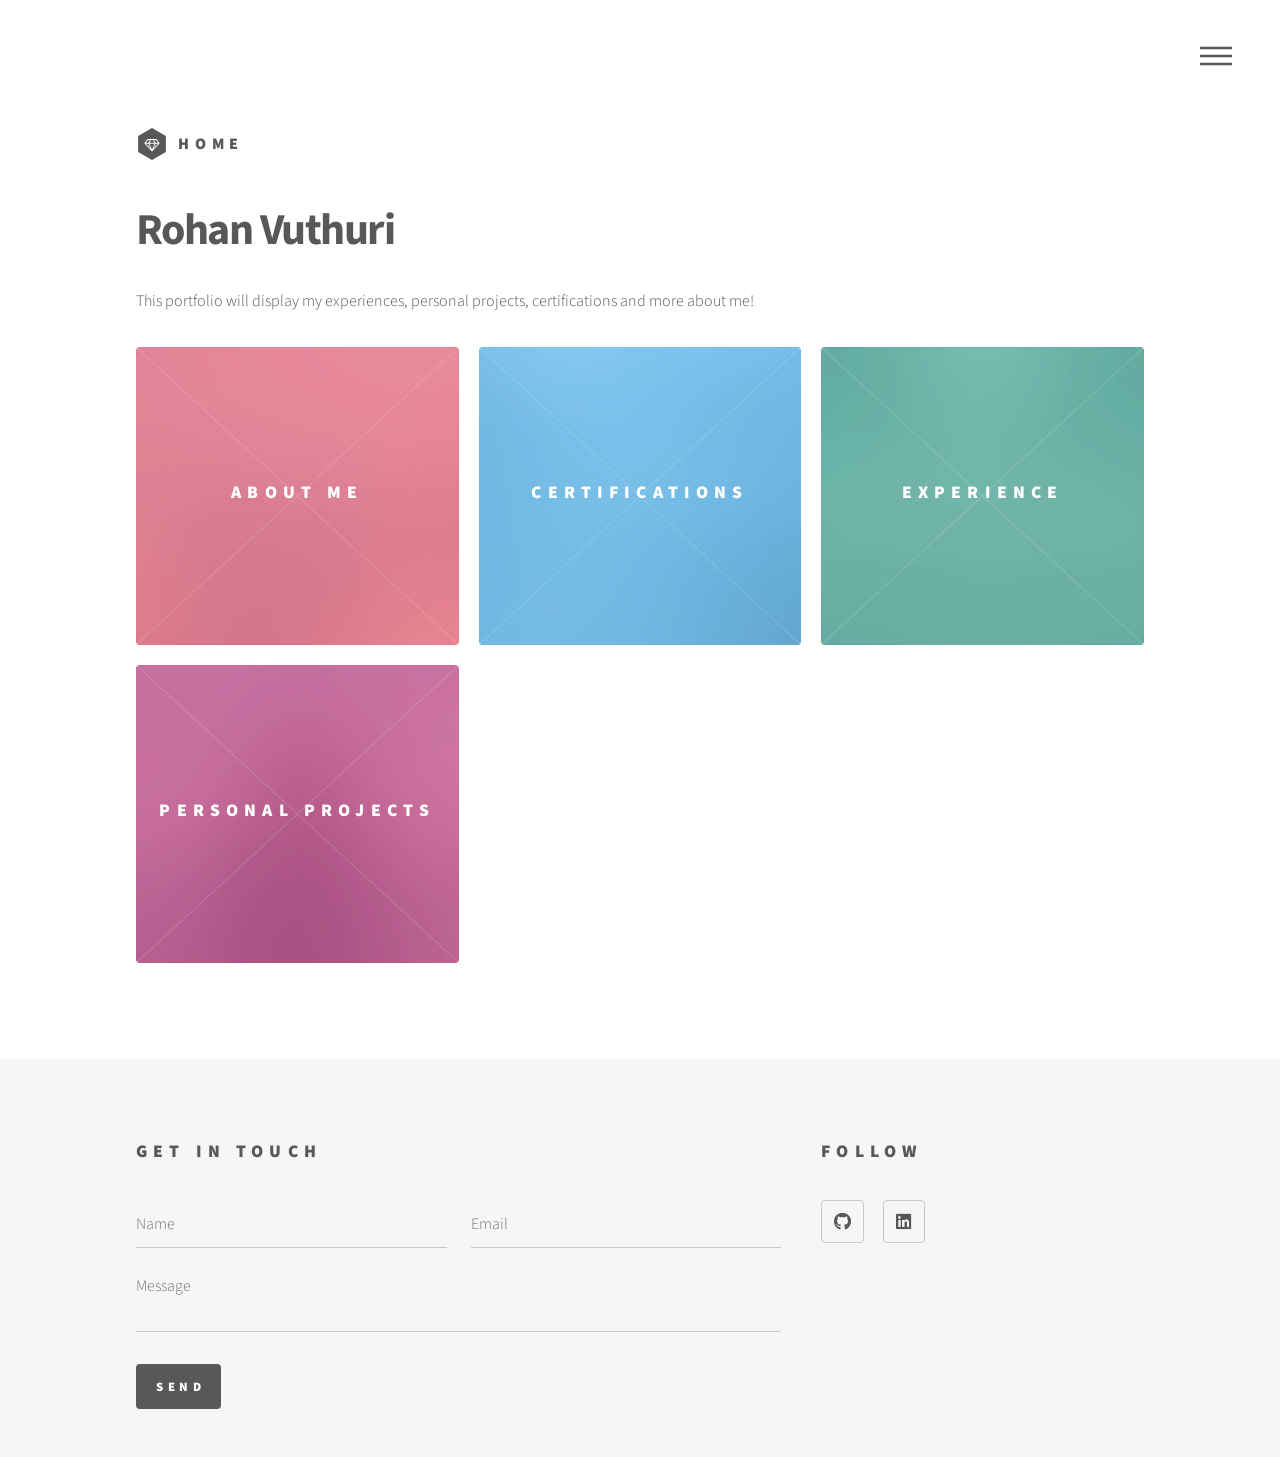
==== index.html @ 73afe283 "Personal Website" ====
<!DOCTYPE HTML>
<!--
	Phantom by HTML5 UP
	html5up.net | @ajlkn
	Free for personal and commercial use under the CCA 3.0 license (html5up.net/license)
-->
<html>
	<head>
		<title>Rohan Vuthuri's Portfolio</title>
		<meta charset="utf-8" />
		<meta name="viewport" content="width=device-width, initial-scale=1, user-scalable=no" />
		<link rel="stylesheet" href="assets/css/main.css" />
		<noscript><link rel="stylesheet" href="assets/css/noscript.css" /></noscript>
	</head>
	<body class="is-preload">
		<!-- Wrapper -->
			<div id="wrapper">

				<!-- Header -->
					<header id="header">
						<div class="inner">

							<!-- Logo -->
								<a href="index.html" class="logo">
									<span class="symbol"><img src="images/logo.svg" alt="" /></span><span class="title">Home</span>
								</a>

							<!-- Nav -->
								<nav>
									<ul>
										<li><a href="#menu">Menu</a></li>
									</ul>
								</nav>

						</div>
					</header>

				<!-- Menu -->
					<nav id="menu">
						<h2>Menu</h2>
						<ul>
							<li><a href="index.html">Home</a></li>
							<li><a href="aboutme.html">About Me</a></li>
							<li><a href="certifications.html">Certifications</a></li>
							<li><a href="experience.html">Experience</a></li>
							<li><a href="projects.html">Personal Projects</a></li>
						</ul>
					</nav>

				<!-- Main -->
					<div id="main">
						<div class="inner">
							<header>
								<h1>Rohan Vuthuri</h1>
								<p>This portfolio will display my experiences, personal projects, certifications and more about me!</p>
							</header>
							<section class="tiles">
								<article class="style1">
									<span class="image">
										<img src="images/pic01.jpg" alt="" />
									</span>
									<a href="aboutme.html">
										<h2>About Me</h2>
										<div class="content">
											<p>Learn more about me</p>
										</div>
									</a>
								</article>
								<article class="style2">
									<span class="image">
										<img src="images/pic02.jpg" alt="" />
									</span>
									<a href="certifications.html">
										<h2>Certifications</h2>
										<div class="content">
											<p>View all of my certfications here</p>
										</div>
									</a>
								</article>
								<article class="style3">
									<span class="image">
										<img src="images/pic03.jpg" alt="" />
									</span>
									<a href="experience.html">
										<h2>Experience</h2>
										<div class="content">
											<p>My past work experiences</p>
										</div>
									</a>
								</article>
								<article class="style4">
									<span class="image">
										<img src="images/pic04.jpg" alt="" />
									</span>
									<a href="projects.html">
										<h2>Personal Projects</h2>
										<div class="content">
											<p>Projects that I have worked on</p>
										</div>
									</a>
								</article>
							</section>
						</div>
					</div>

				<!-- Footer -->
					<footer id="footer">
						<div class="inner">
							<section>
								<h2>Get in touch</h2>
								<form method="post" action="#">
									<div class="fields">
										<div class="field half">
											<input type="text" name="name" id="name" placeholder="Name" />
										</div>
										<div class="field half">
											<input type="email" name="email" id="email" placeholder="Email" />
										</div>
										<div class="field">
											<textarea name="message" id="message" placeholder="Message"></textarea>
										</div>
									</div>
									<ul class="actions">
										<li><input type="submit" value="Send" class="primary" /></li>
									</ul>
								</form>
							</section>
							<section>
								<h2>Follow</h2>
								<ul class="icons">
									<li><a href="https://github.com/rohanvuthuri/Individual-Projects" class="icon brands style2 fa-github"><span class="label">GitHub</span></a></li>
                                    <li><a href="https://www.linkedin.com/in/rohan-vuthuri/" class="icon brands style2 fa-linkedin"><span class="label">Linkedin</span></a></li>
								</ul>
							</section>
						</div>
					</footer>

			</div>

		<!-- Scripts -->
			<script src="assets/js/jquery.min.js"></script>
			<script src="assets/js/browser.min.js"></script>
			<script src="assets/js/breakpoints.min.js"></script>
			<script src="assets/js/util.js"></script>
			<script src="assets/js/main.js"></script>

	</body>
</html>
---- assets/css/main.css ----
@import url(fontawesome-all.min.css);
@import url("https://fonts.googleapis.com/css?family=Source+Sans+Pro:300,700,900");

/*
	Phantom by HTML5 UP
	html5up.net | @ajlkn
	Free for personal and commercial use under the CCA 3.0 license (html5up.net/license)
*/

html, body, div, span, applet, object,
iframe, h1, h2, h3, h4, h5, h6, p, blockquote,
pre, a, abbr, acronym, address, big, cite,
code, del, dfn, em, img, ins, kbd, q, s, samp,
small, strike, strong, sub, sup, tt, var, b,
u, i, center, dl, dt, dd, ol, ul, li, fieldset,
form, label, legend, table, caption, tbody,
tfoot, thead, tr, th, td, article, aside,
canvas, details, embed, figure, figcaption,
footer, header, hgroup, menu, nav, output, ruby,
section, summary, time, mark, audio, video {
	margin: 0;
	padding: 0;
	border: 0;
	font-size: 100%;
	font: inherit;
	vertical-align: baseline;}

article, aside, details, figcaption, figure,
footer, header, hgroup, menu, nav, section {
	display: block;}

body {
	line-height: 1;
}

ol, ul {
	list-style: none;
}

blockquote, q {
	quotes: none;
}

	blockquote:before, blockquote:after, q:before, q:after {
		content: '';
		content: none;
	}

table {
	border-collapse: collapse;
	border-spacing: 0;
}

body {
	-webkit-text-size-adjust: none;
}

mark {
	background-color: transparent;
	color: inherit;
}

input::-moz-focus-inner {
	border: 0;
	padding: 0;
}

input, select, textarea {
	-moz-appearance: none;
	-webkit-appearance: none;
	-ms-appearance: none;
	appearance: none;
}

/* Basic */

	@-ms-viewport {
		width: device-width;
	}

	body {
		-ms-overflow-style: scrollbar;
	}

	@media screen and (max-width: 480px) {

		html, body {
			min-width: 320px;
		}

	}

	html {
		box-sizing: border-box;
	}

	*, *:before, *:after {
		box-sizing: inherit;
	}

	body {
		background: #ffffff;
	}

		body.is-preload *, body.is-preload *:before, body.is-preload *:after {
			-moz-animation: none !important;
			-webkit-animation: none !important;
			-ms-animation: none !important;
			animation: none !important;
			-moz-transition: none !important;
			-webkit-transition: none !important;
			-ms-transition: none !important;
			transition: none !important;
		}

/* Type */

	body, input, select, textarea {
		color: #585858;
		font-family: "Source Sans Pro", Helvetica, sans-serif;
		font-size: 16pt;
		font-weight: 300;
		line-height: 1.75;
	}

		@media screen and (max-width: 1680px) {

			body, input, select, textarea {
				font-size: 14pt;
			}

		}

		@media screen and (max-width: 1280px) {

			body, input, select, textarea {
				font-size: 12pt;
			}

		}

	a {
		-moz-transition: border-bottom-color 0.2s ease, color 0.2s ease;
		-webkit-transition: border-bottom-color 0.2s ease, color 0.2s ease;
		-ms-transition: border-bottom-color 0.2s ease, color 0.2s ease;
		transition: border-bottom-color 0.2s ease, color 0.2s ease;
		text-decoration: none;
		color: #585858;
		border-bottom: dotted 1px rgba(88, 88, 88, 0.5);
	}

		a:hover {
			border-bottom-color: transparent;
			color: #f2849e !important;
		}

	strong, b {
		font-weight: 900;
	}

	em, i {
		font-style: italic;
	}

	p {
		margin: 0 0 2em 0;
	}

	h1 {
		font-size: 2.75em;
		font-weight: 700;
		line-height: 1.3;
		margin: 0 0 1em 0;
		letter-spacing: -0.035em;
	}

		h1 a {
			color: inherit;
		}

		@media screen and (max-width: 736px) {

			h1 {
				font-size: 2em;
				margin: 0 0 1em 0;
			}

		}

		@media screen and (max-width: 360px) {

			h1 {
				font-size: 1.75em;
			}

		}

	h2, h3, h4, h5, h6 {
		font-weight: 900;
		line-height: 1.5;
		margin: 0 0 2em 0;
		text-transform: uppercase;
		letter-spacing: 0.35em;
	}

		h2 a, h3 a, h4 a, h5 a, h6 a {
			color: inherit;
		}

	h2 {
		font-size: 1.1em;
	}

	h3 {
		font-size: 1em;
	}

	h4 {
		font-size: 0.8em;
	}

	h5 {
		font-size: 0.8em;
	}

	h6 {
		font-size: 0.8em;
	}

	@media screen and (max-width: 980px) {

		h1 br, h2 br, h3 br, h4 br, h5 br, h6 br {
			display: none;
		}

	}

	@media screen and (max-width: 736px) {

		h2 {
			font-size: 1em;
		}

		h3 {
			font-size: 0.8em;
		}

	}

	sub {
		font-size: 0.8em;
		position: relative;
		top: 0.5em;
	}

	sup {
		font-size: 0.8em;
		position: relative;
		top: -0.5em;
	}

	blockquote {
		border-left: solid 4px #c9c9c9;
		font-style: italic;
		margin: 0 0 2em 0;
		padding: 0.5em 0 0.5em 2em;
	}

	code {
		background: rgba(144, 144, 144, 0.075);
		border-radius: 4px;
		border: solid 1px #c9c9c9;
		font-family: "Courier New", monospace;
		font-size: 0.9em;
		margin: 0 0.25em;
		padding: 0.25em 0.65em;
	}

	pre {
		-webkit-overflow-scrolling: touch;
		font-family: "Courier New", monospace;
		font-size: 0.9em;
		margin: 0 0 2em 0;
	}

		pre code {
			display: block;
			line-height: 1.75;
			padding: 1em 1.5em;
			overflow-x: auto;
		}

	hr {
		border: 0;
		border-bottom: solid 1px #c9c9c9;
		margin: 2em 0;
	}

		hr.major {
			margin: 3em 0;
		}

	.align-left {
		text-align: left;
	}

	.align-center {
		text-align: center;
	}

	.align-right {
		text-align: right;
	}

/* Row */

	.row {
		display: flex;
		flex-wrap: wrap;
		box-sizing: border-box;
		align-items: stretch;
	}

		.row > * {
			box-sizing: border-box;
		}

		.row.gtr-uniform > * > :last-child {
			margin-bottom: 0;
		}

		.row.aln-left {
			justify-content: flex-start;
		}

		.row.aln-center {
			justify-content: center;
		}

		.row.aln-right {
			justify-content: flex-end;
		}

		.row.aln-top {
			align-items: flex-start;
		}

		.row.aln-middle {
			align-items: center;
		}

		.row.aln-bottom {
			align-items: flex-end;
		}

		.row > .imp {
			order: -1;
		}

		.row > .col-1 {
			width: 8.33333%;
		}

		.row > .off-1 {
			margin-left: 8.33333%;
		}

		.row > .col-2 {
			width: 16.66667%;
		}

		.row > .off-2 {
			margin-left: 16.66667%;
		}

		.row > .col-3 {
			width: 25%;
		}

		.row > .off-3 {
			margin-left: 25%;
		}

		.row > .col-4 {
			width: 33.33333%;
		}

		.row > .off-4 {
			margin-left: 33.33333%;
		}

		.row > .col-5 {
			width: 41.66667%;
		}

		.row > .off-5 {
			margin-left: 41.66667%;
		}

		.row > .col-6 {
			width: 50%;
		}

		.row > .off-6 {
			margin-left: 50%;
		}

		.row > .col-7 {
			width: 58.33333%;
		}

		.row > .off-7 {
			margin-left: 58.33333%;
		}

		.row > .col-8 {
			width: 66.66667%;
		}

		.row > .off-8 {
			margin-left: 66.66667%;
		}

		.row > .col-9 {
			width: 75%;
		}

		.row > .off-9 {
			margin-left: 75%;
		}

		.row > .col-10 {
			width: 83.33333%;
		}

		.row > .off-10 {
			margin-left: 83.33333%;
		}

		.row > .col-11 {
			width: 91.66667%;
		}

		.row > .off-11 {
			margin-left: 91.66667%;
		}

		.row > .col-12 {
			width: 100%;
		}

		.row > .off-12 {
			margin-left: 100%;
		}

		.row.gtr-0 {
			margin-top: 0;
			margin-left: 0em;
		}

			.row.gtr-0 > * {
				padding: 0 0 0 0em;
			}

			.row.gtr-0.gtr-uniform {
				margin-top: 0em;
			}

				.row.gtr-0.gtr-uniform > * {
					padding-top: 0em;
				}

		.row.gtr-25 {
			margin-top: 0;
			margin-left: -0.5em;
		}

			.row.gtr-25 > * {
				padding: 0 0 0 0.5em;
			}

			.row.gtr-25.gtr-uniform {
				margin-top: -0.5em;
			}

				.row.gtr-25.gtr-uniform > * {
					padding-top: 0.5em;
				}

		.row.gtr-50 {
			margin-top: 0;
			margin-left: -1em;
		}

			.row.gtr-50 > * {
				padding: 0 0 0 1em;
			}

			.row.gtr-50.gtr-uniform {
				margin-top: -1em;
			}

				.row.gtr-50.gtr-uniform > * {
					padding-top: 1em;
				}

		.row {
			margin-top: 0;
			margin-left: -2em;
		}

			.row > * {
				padding: 0 0 0 2em;
			}

			.row.gtr-uniform {
				margin-top: -2em;
			}

				.row.gtr-uniform > * {
					padding-top: 2em;
				}

		.row.gtr-150 {
			margin-top: 0;
			margin-left: -3em;
		}

			.row.gtr-150 > * {
				padding: 0 0 0 3em;
			}

			.row.gtr-150.gtr-uniform {
				margin-top: -3em;
			}

				.row.gtr-150.gtr-uniform > * {
					padding-top: 3em;
				}

		.row.gtr-200 {
			margin-top: 0;
			margin-left: -4em;
		}

			.row.gtr-200 > * {
				padding: 0 0 0 4em;
			}

			.row.gtr-200.gtr-uniform {
				margin-top: -4em;
			}

				.row.gtr-200.gtr-uniform > * {
					padding-top: 4em;
				}

		@media screen and (max-width: 1680px) {

			.row {
				display: flex;
				flex-wrap: wrap;
				box-sizing: border-box;
				align-items: stretch;
			}

				.row > * {
					box-sizing: border-box;
				}

				.row.gtr-uniform > * > :last-child {
					margin-bottom: 0;
				}

				.row.aln-left {
					justify-content: flex-start;
				}

				.row.aln-center {
					justify-content: center;
				}

				.row.aln-right {
					justify-content: flex-end;
				}

				.row.aln-top {
					align-items: flex-start;
				}

				.row.aln-middle {
					align-items: center;
				}

				.row.aln-bottom {
					align-items: flex-end;
				}

				.row > .imp-xlarge {
					order: -1;
				}

				.row > .col-1-xlarge {
					width: 8.33333%;
				}

				.row > .off-1-xlarge {
					margin-left: 8.33333%;
				}

				.row > .col-2-xlarge {
					width: 16.66667%;
				}

				.row > .off-2-xlarge {
					margin-left: 16.66667%;
				}

				.row > .col-3-xlarge {
					width: 25%;
				}

				.row > .off-3-xlarge {
					margin-left: 25%;
				}

				.row > .col-4-xlarge {
					width: 33.33333%;
				}

				.row > .off-4-xlarge {
					margin-left: 33.33333%;
				}

				.row > .col-5-xlarge {
					width: 41.66667%;
				}

				.row > .off-5-xlarge {
					margin-left: 41.66667%;
				}

				.row > .col-6-xlarge {
					width: 50%;
				}

				.row > .off-6-xlarge {
					margin-left: 50%;
				}

				.row > .col-7-xlarge {
					width: 58.33333%;
				}

				.row > .off-7-xlarge {
					margin-left: 58.33333%;
				}

				.row > .col-8-xlarge {
					width: 66.66667%;
				}

				.row > .off-8-xlarge {
					margin-left: 66.66667%;
				}

				.row > .col-9-xlarge {
					width: 75%;
				}

				.row > .off-9-xlarge {
					margin-left: 75%;
				}

				.row > .col-10-xlarge {
					width: 83.33333%;
				}

				.row > .off-10-xlarge {
					margin-left: 83.33333%;
				}

				.row > .col-11-xlarge {
					width: 91.66667%;
				}

				.row > .off-11-xlarge {
					margin-left: 91.66667%;
				}

				.row > .col-12-xlarge {
					width: 100%;
				}

				.row > .off-12-xlarge {
					margin-left: 100%;
				}

				.row.gtr-0 {
					margin-top: 0;
					margin-left: 0em;
				}

					.row.gtr-0 > * {
						padding: 0 0 0 0em;
					}

					.row.gtr-0.gtr-uniform {
						margin-top: 0em;
					}

						.row.gtr-0.gtr-uniform > * {
							padding-top: 0em;
						}

				.row.gtr-25 {
					margin-top: 0;
					margin-left: -0.5em;
				}

					.row.gtr-25 > * {
						padding: 0 0 0 0.5em;
					}

					.row.gtr-25.gtr-uniform {
						margin-top: -0.5em;
					}

						.row.gtr-25.gtr-uniform > * {
							padding-top: 0.5em;
						}

				.row.gtr-50 {
					margin-top: 0;
					margin-left: -1em;
				}

					.row.gtr-50 > * {
						padding: 0 0 0 1em;
					}

					.row.gtr-50.gtr-uniform {
						margin-top: -1em;
					}

						.row.gtr-50.gtr-uniform > * {
							padding-top: 1em;
						}

				.row {
					margin-top: 0;
					margin-left: -2em;
				}

					.row > * {
						padding: 0 0 0 2em;
					}

					.row.gtr-uniform {
						margin-top: -2em;
					}

						.row.gtr-uniform > * {
							padding-top: 2em;
						}

				.row.gtr-150 {
					margin-top: 0;
					margin-left: -3em;
				}

					.row.gtr-150 > * {
						padding: 0 0 0 3em;
					}

					.row.gtr-150.gtr-uniform {
						margin-top: -3em;
					}

						.row.gtr-150.gtr-uniform > * {
							padding-top: 3em;
						}

				.row.gtr-200 {
					margin-top: 0;
					margin-left: -4em;
				}

					.row.gtr-200 > * {
						padding: 0 0 0 4em;
					}

					.row.gtr-200.gtr-uniform {
						margin-top: -4em;
					}

						.row.gtr-200.gtr-uniform > * {
							padding-top: 4em;
						}

		}

		@media screen and (max-width: 1280px) {

			.row {
				display: flex;
				flex-wrap: wrap;
				box-sizing: border-box;
				align-items: stretch;
			}

				.row > * {
					box-sizing: border-box;
				}

				.row.gtr-uniform > * > :last-child {
					margin-bottom: 0;
				}

				.row.aln-left {
					justify-content: flex-start;
				}

				.row.aln-center {
					justify-content: center;
				}

				.row.aln-right {
					justify-content: flex-end;
				}

				.row.aln-top {
					align-items: flex-start;
				}

				.row.aln-middle {
					align-items: center;
				}

				.row.aln-bottom {
					align-items: flex-end;
				}

				.row > .imp-large {
					order: -1;
				}

				.row > .col-1-large {
					width: 8.33333%;
				}

				.row > .off-1-large {
					margin-left: 8.33333%;
				}

				.row > .col-2-large {
					width: 16.66667%;
				}

				.row > .off-2-large {
					margin-left: 16.66667%;
				}

				.row > .col-3-large {
					width: 25%;
				}

				.row > .off-3-large {
					margin-left: 25%;
				}

				.row > .col-4-large {
					width: 33.33333%;
				}

				.row > .off-4-large {
					margin-left: 33.33333%;
				}

				.row > .col-5-large {
					width: 41.66667%;
				}

				.row > .off-5-large {
					margin-left: 41.66667%;
				}

				.row > .col-6-large {
					width: 50%;
				}

				.row > .off-6-large {
					margin-left: 50%;
				}

				.row > .col-7-large {
					width: 58.33333%;
				}

				.row > .off-7-large {
					margin-left: 58.33333%;
				}

				.row > .col-8-large {
					width: 66.66667%;
				}

				.row > .off-8-large {
					margin-left: 66.66667%;
				}

				.row > .col-9-large {
					width: 75%;
				}

				.row > .off-9-large {
					margin-left: 75%;
				}

				.row > .col-10-large {
					width: 83.33333%;
				}

				.row > .off-10-large {
					margin-left: 83.33333%;
				}

				.row > .col-11-large {
					width: 91.66667%;
				}

				.row > .off-11-large {
					margin-left: 91.66667%;
				}

				.row > .col-12-large {
					width: 100%;
				}

				.row > .off-12-large {
					margin-left: 100%;
				}

				.row.gtr-0 {
					margin-top: 0;
					margin-left: 0em;
				}

					.row.gtr-0 > * {
						padding: 0 0 0 0em;
					}

					.row.gtr-0.gtr-uniform {
						margin-top: 0em;
					}

						.row.gtr-0.gtr-uniform > * {
							padding-top: 0em;
						}

				.row.gtr-25 {
					margin-top: 0;
					margin-left: -0.5em;
				}

					.row.gtr-25 > * {
						padding: 0 0 0 0.5em;
					}

					.row.gtr-25.gtr-uniform {
						margin-top: -0.5em;
					}

						.row.gtr-25.gtr-uniform > * {
							padding-top: 0.5em;
						}

				.row.gtr-50 {
					margin-top: 0;
					margin-left: -1em;
				}

					.row.gtr-50 > * {
						padding: 0 0 0 1em;
					}

					.row.gtr-50.gtr-uniform {
						margin-top: -1em;
					}

						.row.gtr-50.gtr-uniform > * {
							padding-top: 1em;
						}

				.row {
					margin-top: 0;
					margin-left: -2em;
				}

					.row > * {
						padding: 0 0 0 2em;
					}

					.row.gtr-uniform {
						margin-top: -2em;
					}

						.row.gtr-uniform > * {
							padding-top: 2em;
						}

				.row.gtr-150 {
					margin-top: 0;
					margin-left: -3em;
				}

					.row.gtr-150 > * {
						padding: 0 0 0 3em;
					}

					.row.gtr-150.gtr-uniform {
						margin-top: -3em;
					}

						.row.gtr-150.gtr-uniform > * {
							padding-top: 3em;
						}

				.row.gtr-200 {
					margin-top: 0;
					margin-left: -4em;
				}

					.row.gtr-200 > * {
						padding: 0 0 0 4em;
					}

					.row.gtr-200.gtr-uniform {
						margin-top: -4em;
					}

						.row.gtr-200.gtr-uniform > * {
							padding-top: 4em;
						}

		}

		@media screen and (max-width: 980px) {

			.row {
				display: flex;
				flex-wrap: wrap;
				box-sizing: border-box;
				align-items: stretch;
			}

				.row > * {
					box-sizing: border-box;
				}

				.row.gtr-uniform > * > :last-child {
					margin-bottom: 0;
				}

				.row.aln-left {
					justify-content: flex-start;
				}

				.row.aln-center {
					justify-content: center;
				}

				.row.aln-right {
					justify-content: flex-end;
				}

				.row.aln-top {
					align-items: flex-start;
				}

				.row.aln-middle {
					align-items: center;
				}

				.row.aln-bottom {
					align-items: flex-end;
				}

				.row > .imp-medium {
					order: -1;
				}

				.row > .col-1-medium {
					width: 8.33333%;
				}

				.row > .off-1-medium {
					margin-left: 8.33333%;
				}

				.row > .col-2-medium {
					width: 16.66667%;
				}

				.row > .off-2-medium {
					margin-left: 16.66667%;
				}

				.row > .col-3-medium {
					width: 25%;
				}

				.row > .off-3-medium {
					margin-left: 25%;
				}

				.row > .col-4-medium {
					width: 33.33333%;
				}

				.row > .off-4-medium {
					margin-left: 33.33333%;
				}

				.row > .col-5-medium {
					width: 41.66667%;
				}

				.row > .off-5-medium {
					margin-left: 41.66667%;
				}

				.row > .col-6-medium {
					width: 50%;
				}

				.row > .off-6-medium {
					margin-left: 50%;
				}

				.row > .col-7-medium {
					width: 58.33333%;
				}

				.row > .off-7-medium {
					margin-left: 58.33333%;
				}

				.row > .col-8-medium {
					width: 66.66667%;
				}

				.row > .off-8-medium {
					margin-left: 66.66667%;
				}

				.row > .col-9-medium {
					width: 75%;
				}

				.row > .off-9-medium {
					margin-left: 75%;
				}

				.row > .col-10-medium {
					width: 83.33333%;
				}

				.row > .off-10-medium {
					margin-left: 83.33333%;
				}

				.row > .col-11-medium {
					width: 91.66667%;
				}

				.row > .off-11-medium {
					margin-left: 91.66667%;
				}

				.row > .col-12-medium {
					width: 100%;
				}

				.row > .off-12-medium {
					margin-left: 100%;
				}

				.row.gtr-0 {
					margin-top: 0;
					margin-left: 0em;
				}

					.row.gtr-0 > * {
						padding: 0 0 0 0em;
					}

					.row.gtr-0.gtr-uniform {
						margin-top: 0em;
					}

						.row.gtr-0.gtr-uniform > * {
							padding-top: 0em;
						}

				.row.gtr-25 {
					margin-top: 0;
					margin-left: -0.375em;
				}

					.row.gtr-25 > * {
						padding: 0 0 0 0.375em;
					}

					.row.gtr-25.gtr-uniform {
						margin-top: -0.375em;
					}

						.row.gtr-25.gtr-uniform > * {
							padding-top: 0.375em;
						}

				.row.gtr-50 {
					margin-top: 0;
					margin-left: -0.75em;
				}

					.row.gtr-50 > * {
						padding: 0 0 0 0.75em;
					}

					.row.gtr-50.gtr-uniform {
						margin-top: -0.75em;
					}

						.row.gtr-50.gtr-uniform > * {
							padding-top: 0.75em;
						}

				.row {
					margin-top: 0;
					margin-left: -1.5em;
				}

					.row > * {
						padding: 0 0 0 1.5em;
					}

					.row.gtr-uniform {
						margin-top: -1.5em;
					}

						.row.gtr-uniform > * {
							padding-top: 1.5em;
						}

				.row.gtr-150 {
					margin-top: 0;
					margin-left: -2.25em;
				}

					.row.gtr-150 > * {
						padding: 0 0 0 2.25em;
					}

					.row.gtr-150.gtr-uniform {
						margin-top: -2.25em;
					}

						.row.gtr-150.gtr-uniform > * {
							padding-top: 2.25em;
						}

				.row.gtr-200 {
					margin-top: 0;
					margin-left: -3em;
				}

					.row.gtr-200 > * {
						padding: 0 0 0 3em;
					}

					.row.gtr-200.gtr-uniform {
						margin-top: -3em;
					}

						.row.gtr-200.gtr-uniform > * {
							padding-top: 3em;
						}

		}

		@media screen and (max-width: 736px) {

			.row {
				display: flex;
				flex-wrap: wrap;
				box-sizing: border-box;
				align-items: stretch;
			}

				.row > * {
					box-sizing: border-box;
				}

				.row.gtr-uniform > * > :last-child {
					margin-bottom: 0;
				}

				.row.aln-left {
					justify-content: flex-start;
				}

				.row.aln-center {
					justify-content: center;
				}

				.row.aln-right {
					justify-content: flex-end;
				}

				.row.aln-top {
					align-items: flex-start;
				}

				.row.aln-middle {
					align-items: center;
				}

				.row.aln-bottom {
					align-items: flex-end;
				}

				.row > .imp-small {
					order: -1;
				}

				.row > .col-1-small {
					width: 8.33333%;
				}

				.row > .off-1-small {
					margin-left: 8.33333%;
				}

				.row > .col-2-small {
					width: 16.66667%;
				}

				.row > .off-2-small {
					margin-left: 16.66667%;
				}

				.row > .col-3-small {
					width: 25%;
				}

				.row > .off-3-small {
					margin-left: 25%;
				}

				.row > .col-4-small {
					width: 33.33333%;
				}

				.row > .off-4-small {
					margin-left: 33.33333%;
				}

				.row > .col-5-small {
					width: 41.66667%;
				}

				.row > .off-5-small {
					margin-left: 41.66667%;
				}

				.row > .col-6-small {
					width: 50%;
				}

				.row > .off-6-small {
					margin-left: 50%;
				}

				.row > .col-7-small {
					width: 58.33333%;
				}

				.row > .off-7-small {
					margin-left: 58.33333%;
				}

				.row > .col-8-small {
					width: 66.66667%;
				}

				.row > .off-8-small {
					margin-left: 66.66667%;
				}

				.row > .col-9-small {
					width: 75%;
				}

				.row > .off-9-small {
					margin-left: 75%;
				}

				.row > .col-10-small {
					width: 83.33333%;
				}

				.row > .off-10-small {
					margin-left: 83.33333%;
				}

				.row > .col-11-small {
					width: 91.66667%;
				}

				.row > .off-11-small {
					margin-left: 91.66667%;
				}

				.row > .col-12-small {
					width: 100%;
				}

				.row > .off-12-small {
					margin-left: 100%;
				}

				.row.gtr-0 {
					margin-top: 0;
					margin-left: 0em;
				}

					.row.gtr-0 > * {
						padding: 0 0 0 0em;
					}

					.row.gtr-0.gtr-uniform {
						margin-top: 0em;
					}

						.row.gtr-0.gtr-uniform > * {
							padding-top: 0em;
						}

				.row.gtr-25 {
					margin-top: 0;
					margin-left: -0.25em;
				}

					.row.gtr-25 > * {
						padding: 0 0 0 0.25em;
					}

					.row.gtr-25.gtr-uniform {
						margin-top: -0.25em;
					}

						.row.gtr-25.gtr-uniform > * {
							padding-top: 0.25em;
						}

				.row.gtr-50 {
					margin-top: 0;
					margin-left: -0.5em;
				}

					.row.gtr-50 > * {
						padding: 0 0 0 0.5em;
					}

					.row.gtr-50.gtr-uniform {
						margin-top: -0.5em;
					}

						.row.gtr-50.gtr-uniform > * {
							padding-top: 0.5em;
						}

				.row {
					margin-top: 0;
					margin-left: -1em;
				}

					.row > * {
						padding: 0 0 0 1em;
					}

					.row.gtr-uniform {
						margin-top: -1em;
					}

						.row.gtr-uniform > * {
							padding-top: 1em;
						}

				.row.gtr-150 {
					margin-top: 0;
					margin-left: -1.5em;
				}

					.row.gtr-150 > * {
						padding: 0 0 0 1.5em;
					}

					.row.gtr-150.gtr-uniform {
						margin-top: -1.5em;
					}

						.row.gtr-150.gtr-uniform > * {
							padding-top: 1.5em;
						}

				.row.gtr-200 {
					margin-top: 0;
					margin-left: -2em;
				}

					.row.gtr-200 > * {
						padding: 0 0 0 2em;
					}

					.row.gtr-200.gtr-uniform {
						margin-top: -2em;
					}

						.row.gtr-200.gtr-uniform > * {
							padding-top: 2em;
						}

		}

		@media screen and (max-width: 480px) {

			.row {
				display: flex;
				flex-wrap: wrap;
				box-sizing: border-box;
				align-items: stretch;
			}

				.row > * {
					box-sizing: border-box;
				}

				.row.gtr-uniform > * > :last-child {
					margin-bottom: 0;
				}

				.row.aln-left {
					justify-content: flex-start;
				}

				.row.aln-center {
					justify-content: center;
				}

				.row.aln-right {
					justify-content: flex-end;
				}

				.row.aln-top {
					align-items: flex-start;
				}

				.row.aln-middle {
					align-items: center;
				}

				.row.aln-bottom {
					align-items: flex-end;
				}

				.row > .imp-xsmall {
					order: -1;
				}

				.row > .col-1-xsmall {
					width: 8.33333%;
				}

				.row > .off-1-xsmall {
					margin-left: 8.33333%;
				}

				.row > .col-2-xsmall {
					width: 16.66667%;
				}

				.row > .off-2-xsmall {
					margin-left: 16.66667%;
				}

				.row > .col-3-xsmall {
					width: 25%;
				}

				.row > .off-3-xsmall {
					margin-left: 25%;
				}

				.row > .col-4-xsmall {
					width: 33.33333%;
				}

				.row > .off-4-xsmall {
					margin-left: 33.33333%;
				}

				.row > .col-5-xsmall {
					width: 41.66667%;
				}

				.row > .off-5-xsmall {
					margin-left: 41.66667%;
				}

				.row > .col-6-xsmall {
					width: 50%;
				}

				.row > .off-6-xsmall {
					margin-left: 50%;
				}

				.row > .col-7-xsmall {
					width: 58.33333%;
				}

				.row > .off-7-xsmall {
					margin-left: 58.33333%;
				}

				.row > .col-8-xsmall {
					width: 66.66667%;
				}

				.row > .off-8-xsmall {
					margin-left: 66.66667%;
				}

				.row > .col-9-xsmall {
					width: 75%;
				}

				.row > .off-9-xsmall {
					margin-left: 75%;
				}

				.row > .col-10-xsmall {
					width: 83.33333%;
				}

				.row > .off-10-xsmall {
					margin-left: 83.33333%;
				}

				.row > .col-11-xsmall {
					width: 91.66667%;
				}

				.row > .off-11-xsmall {
					margin-left: 91.66667%;
				}

				.row > .col-12-xsmall {
					width: 100%;
				}

				.row > .off-12-xsmall {
					margin-left: 100%;
				}

				.row.gtr-0 {
					margin-top: 0;
					margin-left: 0em;
				}

					.row.gtr-0 > * {
						padding: 0 0 0 0em;
					}

					.row.gtr-0.gtr-uniform {
						margin-top: 0em;
					}

						.row.gtr-0.gtr-uniform > * {
							padding-top: 0em;
						}

				.row.gtr-25 {
					margin-top: 0;
					margin-left: -0.25em;
				}

					.row.gtr-25 > * {
						padding: 0 0 0 0.25em;
					}

					.row.gtr-25.gtr-uniform {
						margin-top: -0.25em;
					}

						.row.gtr-25.gtr-uniform > * {
							padding-top: 0.25em;
						}

				.row.gtr-50 {
					margin-top: 0;
					margin-left: -0.5em;
				}

					.row.gtr-50 > * {
						padding: 0 0 0 0.5em;
					}

					.row.gtr-50.gtr-uniform {
						margin-top: -0.5em;
					}

						.row.gtr-50.gtr-uniform > * {
							padding-top: 0.5em;
						}

				.row {
					margin-top: 0;
					margin-left: -1em;
				}

					.row > * {
						padding: 0 0 0 1em;
					}

					.row.gtr-uniform {
						margin-top: -1em;
					}

						.row.gtr-uniform > * {
							padding-top: 1em;
						}

				.row.gtr-150 {
					margin-top: 0;
					margin-left: -1.5em;
				}

					.row.gtr-150 > * {
						padding: 0 0 0 1.5em;
					}

					.row.gtr-150.gtr-uniform {
						margin-top: -1.5em;
					}

						.row.gtr-150.gtr-uniform > * {
							padding-top: 1.5em;
						}

				.row.gtr-200 {
					margin-top: 0;
					margin-left: -2em;
				}

					.row.gtr-200 > * {
						padding: 0 0 0 2em;
					}

					.row.gtr-200.gtr-uniform {
						margin-top: -2em;
					}

						.row.gtr-200.gtr-uniform > * {
							padding-top: 2em;
						}

		}

/* Section/Article */

	section.special, article.special {
		text-align: center;
	}

	header p {
		margin-top: -1em;
	}

	@media screen and (max-width: 736px) {

		header p {
			margin-top: 0;
		}

	}

/* Icon */

	.icon {
		text-decoration: none;
		border-bottom: none;
		position: relative;
	}

		.icon:before {
			-moz-osx-font-smoothing: grayscale;
			-webkit-font-smoothing: antialiased;
			display: inline-block;
			font-style: normal;
			font-variant: normal;
			text-rendering: auto;
			line-height: 1;
			text-transform: none !important;
			font-family: 'Font Awesome 5 Free';
			font-weight: 400;
		}

		.icon > .label {
			display: none;
		}

		.icon:before {
			line-height: inherit;
		}

		.icon.solid:before {
			font-weight: 900;
		}

		.icon.brands:before {
			font-family: 'Font Awesome 5 Brands';
		}

		.icon.style2 {
			-moz-transition: background-color 0.2s ease-in-out, color 0.2s ease-in-out, border-color 0.2s ease-in-out;
			-webkit-transition: background-color 0.2s ease-in-out, color 0.2s ease-in-out, border-color 0.2s ease-in-out;
			-ms-transition: background-color 0.2s ease-in-out, color 0.2s ease-in-out, border-color 0.2s ease-in-out;
			transition: background-color 0.2s ease-in-out, color 0.2s ease-in-out, border-color 0.2s ease-in-out;
			background-color: transparent;
			border: solid 1px #c9c9c9;
			border-radius: 4px;
			width: 2.65em;
			height: 2.65em;
			display: inline-block;
			text-align: center;
			line-height: 2.65em;
			color: inherit;
		}

			.icon.style2:before {
				font-size: 1.1em;
			}

			.icon.style2:hover {
				color: #f2849e;
				border-color: #f2849e;
			}

			.icon.style2:active {
				background-color: rgba(242, 132, 158, 0.1);
			}

/* List */

	ol {
		list-style: decimal;
		margin: 0 0 2em 0;
		padding-left: 1.25em;
	}

		ol li {
			padding-left: 0.25em;
		}

	ul {
		list-style: disc;
		margin: 0 0 2em 0;
		padding-left: 1em;
	}

		ul li {
			padding-left: 0.5em;
		}

		ul.alt {
			list-style: none;
			padding-left: 0;
		}

			ul.alt li {
				border-top: solid 1px #c9c9c9;
				padding: 0.5em 0;
			}

				ul.alt li:first-child {
					border-top: 0;
					padding-top: 0;
				}

	dl {
		margin: 0 0 2em 0;
	}

		dl dt {
			display: block;
			font-weight: 900;
			margin: 0 0 1em 0;
		}

		dl dd {
			margin-left: 2em;
		}

/* Actions */

	ul.actions {
		display: -moz-flex;
		display: -webkit-flex;
		display: -ms-flex;
		display: flex;
		cursor: default;
		list-style: none;
		margin-left: -1em;
		padding-left: 0;
	}

		ul.actions li {
			padding: 0 0 0 1em;
			vertical-align: middle;
		}

		ul.actions.special {
			-moz-justify-content: center;
			-webkit-justify-content: center;
			-ms-justify-content: center;
			justify-content: center;
			width: 100%;
			margin-left: 0;
		}

			ul.actions.special li:first-child {
				padding-left: 0;
			}

		ul.actions.stacked {
			-moz-flex-direction: column;
			-webkit-flex-direction: column;
			-ms-flex-direction: column;
			flex-direction: column;
			margin-left: 0;
		}

			ul.actions.stacked li {
				padding: 1.3em 0 0 0;
			}

				ul.actions.stacked li:first-child {
					padding-top: 0;
				}

		ul.actions.fit {
			width: calc(100% + 1em);
		}

			ul.actions.fit li {
				-moz-flex-grow: 1;
				-webkit-flex-grow: 1;
				-ms-flex-grow: 1;
				flex-grow: 1;
				-moz-flex-shrink: 1;
				-webkit-flex-shrink: 1;
				-ms-flex-shrink: 1;
				flex-shrink: 1;
				width: 100%;
			}

				ul.actions.fit li > * {
					width: 100%;
				}

			ul.actions.fit.stacked {
				width: 100%;
			}

		@media screen and (max-width: 480px) {

			ul.actions:not(.fixed) {
				-moz-flex-direction: column;
				-webkit-flex-direction: column;
				-ms-flex-direction: column;
				flex-direction: column;
				margin-left: 0;
				width: 100% !important;
			}

				ul.actions:not(.fixed) li {
					-moz-flex-grow: 1;
					-webkit-flex-grow: 1;
					-ms-flex-grow: 1;
					flex-grow: 1;
					-moz-flex-shrink: 1;
					-webkit-flex-shrink: 1;
					-ms-flex-shrink: 1;
					flex-shrink: 1;
					padding: 1em 0 0 0;
					text-align: center;
					width: 100%;
				}

					ul.actions:not(.fixed) li > * {
						width: 100%;
					}

					ul.actions:not(.fixed) li:first-child {
						padding-top: 0;
					}

					ul.actions:not(.fixed) li input[type="submit"],
					ul.actions:not(.fixed) li input[type="reset"],
					ul.actions:not(.fixed) li input[type="button"],
					ul.actions:not(.fixed) li button,
					ul.actions:not(.fixed) li .button {
						width: 100%;
					}

						ul.actions:not(.fixed) li input[type="submit"].icon:before,
						ul.actions:not(.fixed) li input[type="reset"].icon:before,
						ul.actions:not(.fixed) li input[type="button"].icon:before,
						ul.actions:not(.fixed) li button.icon:before,
						ul.actions:not(.fixed) li .button.icon:before {
							margin-left: -0.5rem;
						}

		}

/* Icons */

	ul.icons {
		cursor: default;
		list-style: none;
		padding-left: 0;
		margin: -1em 0 2em -1em;
	}

		ul.icons li {
			display: inline-block;
			padding: 1em 0 0 1em;
		}

/* Form */

	form {
		margin: 0 0 2em 0;
		overflow-x: hidden;
	}

		form > :last-child {
			margin-bottom: 0;
		}

		form > .fields {
			display: -moz-flex;
			display: -webkit-flex;
			display: -ms-flex;
			display: flex;
			-moz-flex-wrap: wrap;
			-webkit-flex-wrap: wrap;
			-ms-flex-wrap: wrap;
			flex-wrap: wrap;
			width: calc(100% + 3em);
			margin: -1.5em 0 2em -1.5em;
		}

			form > .fields > .field {
				-moz-flex-grow: 0;
				-webkit-flex-grow: 0;
				-ms-flex-grow: 0;
				flex-grow: 0;
				-moz-flex-shrink: 0;
				-webkit-flex-shrink: 0;
				-ms-flex-shrink: 0;
				flex-shrink: 0;
				padding: 1.5em 0 0 1.5em;
				width: calc(100% - 1.5em);
			}

				form > .fields > .field.half {
					width: calc(50% - 0.75em);
				}

				form > .fields > .field.third {
					width: calc(100%/3 - 0.5em);
				}

				form > .fields > .field.quarter {
					width: calc(25% - 0.375em);
				}

		@media screen and (max-width: 480px) {

			form > .fields {
				width: calc(100% + 3em);
				margin: -1.5em 0 2em -1.5em;
			}

				form > .fields > .field {
					padding: 1.5em 0 0 1.5em;
					width: calc(100% - 1.5em);
				}

					form > .fields > .field.half {
						width: calc(100% - 1.5em);
					}

					form > .fields > .field.third {
						width: calc(100% - 1.5em);
					}

					form > .fields > .field.quarter {
						width: calc(100% - 1.5em);
					}

		}

	label {
		display: block;
		font-size: 0.9em;
		font-weight: 900;
		margin: 0 0 1em 0;
	}

	input[type="text"],
	input[type="password"],
	input[type="email"],
	input[type="tel"],
	select,
	textarea {
		-moz-appearance: none;
		-webkit-appearance: none;
		-ms-appearance: none;
		appearance: none;
		background-color: transparent;
		border: none;
		border-radius: 0;
		border-bottom: solid 1px #c9c9c9;
		color: inherit;
		display: block;
		outline: 0;
		padding: 0;
		text-decoration: none;
		width: 100%;
	}

		input[type="text"]:invalid,
		input[type="password"]:invalid,
		input[type="email"]:invalid,
		input[type="tel"]:invalid,
		select:invalid,
		textarea:invalid {
			box-shadow: none;
		}

		input[type="text"]:focus,
		input[type="password"]:focus,
		input[type="email"]:focus,
		input[type="tel"]:focus,
		select:focus,
		textarea:focus {
			border-bottom-color: #f2849e;
			box-shadow: inset 0 -1px 0 0 #f2849e;
		}

	select {
		background-image: url("data:image/svg+xml;charset=utf8,%3Csvg xmlns='http://www.w3.org/2000/svg' width='40' height='40' preserveAspectRatio='none' viewBox='0 0 40 40'%3E%3Cpath d='M9.4,12.3l10.4,10.4l10.4-10.4c0.2-0.2,0.5-0.4,0.9-0.4c0.3,0,0.6,0.1,0.9,0.4l3.3,3.3c0.2,0.2,0.4,0.5,0.4,0.9 c0,0.4-0.1,0.6-0.4,0.9L20.7,31.9c-0.2,0.2-0.5,0.4-0.9,0.4c-0.3,0-0.6-0.1-0.9-0.4L4.3,17.3c-0.2-0.2-0.4-0.5-0.4-0.9 c0-0.4,0.1-0.6,0.4-0.9l3.3-3.3c0.2-0.2,0.5-0.4,0.9-0.4S9.1,12.1,9.4,12.3z' fill='%23c9c9c9' /%3E%3C/svg%3E");
		background-size: 1.25rem;
		background-repeat: no-repeat;
		background-position: calc(100% - 1rem) center;
		height: 3em;
		padding-right: 3em;
		text-overflow: ellipsis;
	}

		select option {
			background: #ffffff;
		}

		select:focus::-ms-value {
			background-color: transparent;
		}

		select::-ms-expand {
			display: none;
		}

	input[type="text"],
	input[type="password"],
	input[type="email"],
	select {
		height: 3em;
	}

	textarea {
		padding: 0;
		min-height: 3.75em;
	}

	input[type="checkbox"],
	input[type="radio"] {
		-moz-appearance: none;
		-webkit-appearance: none;
		-ms-appearance: none;
		appearance: none;
		display: block;
		float: left;
		margin-right: -2em;
		opacity: 0;
		width: 1em;
		z-index: -1;
	}

		input[type="checkbox"] + label,
		input[type="radio"] + label {
			text-decoration: none;
			color: #585858;
			cursor: pointer;
			display: inline-block;
			font-size: 1em;
			font-weight: 300;
			padding-left: 2.55em;
			padding-right: 0.75em;
			position: relative;
		}

			input[type="checkbox"] + label:before,
			input[type="radio"] + label:before {
				-moz-osx-font-smoothing: grayscale;
				-webkit-font-smoothing: antialiased;
				display: inline-block;
				font-style: normal;
				font-variant: normal;
				text-rendering: auto;
				line-height: 1;
				text-transform: none !important;
				font-family: 'Font Awesome 5 Free';
				font-weight: 900;
			}

			input[type="checkbox"] + label:before,
			input[type="radio"] + label:before {
				border-radius: 4px;
				border: solid 1px #c9c9c9;
				content: '';
				display: inline-block;
				font-size: 0.8em;
				height: 2.25em;
				left: 0;
				line-height: 2.25em;
				position: absolute;
				text-align: center;
				top: 0;
				width: 2.25em;
			}

		input[type="checkbox"]:checked + label:before,
		input[type="radio"]:checked + label:before {
			background: #585858;
			border-color: #585858;
			color: #ffffff;
			content: '\f00c';
		}

		input[type="checkbox"]:focus + label:before,
		input[type="radio"]:focus + label:before {
			border-color: #f2849e;
			box-shadow: 0 0 0 1px #f2849e;
		}

	input[type="checkbox"] + label:before {
		border-radius: 4px;
	}

	input[type="radio"] + label:before {
		border-radius: 100%;
	}

/* Box */

	.box {
		border-radius: 4px;
		border: solid 1px #c9c9c9;
		margin-bottom: 2em;
		padding: 1.5em;
	}

		.box > :last-child,
		.box > :last-child > :last-child,
		.box > :last-child > :last-child > :last-child {
			margin-bottom: 0;
		}

		.box.alt {
			border: 0;
			border-radius: 0;
			padding: 0;
		}

/* Image */

	.image {
		border-radius: 4px;
		border: 0;
		display: inline-block;
		position: relative;
	}

		.image img {
			border-radius: 4px;
			display: block;
		}

		.image.left, .image.right {
			max-width: 40%;
		}

			.image.left img, .image.right img {
				width: 100%;
			}

		.image.left {
			float: left;
			padding: 0 1.5em 1em 0;
			top: 0.25em;
		}

		.image.right {
			float: right;
			padding: 0 0 1em 1.5em;
			top: 0.25em;
		}

		.image.fit {
			display: block;
			margin: 0 0 2em 0;
			width: 100%;
		}

			.image.fit img {
				width: 100%;
			}

		.image.main {
			display: block;
			margin: 0 0 3em 0;
			width: 100%;
		}

			.image.main img {
				width: 100%;
			}

			@media screen and (max-width: 736px) {

				.image.main {
					margin: 0 0 2em 0;
				}

			}

/* Table */

	.table-wrapper {
		-webkit-overflow-scrolling: touch;
		overflow-x: auto;
	}

	table {
		margin: 0 0 2em 0;
		width: 100%;
	}

		table tbody tr {
			border: solid 1px #c9c9c9;
			border-left: 0;
			border-right: 0;
		}

			table tbody tr:nth-child(2n + 1) {
				background-color: rgba(144, 144, 144, 0.075);
			}

		table td {
			padding: 0.75em 0.75em;
		}

		table th {
			font-size: 0.9em;
			font-weight: 900;
			padding: 0 0.75em 0.75em 0.75em;
			text-align: left;
		}

		table thead {
			border-bottom: solid 2px #c9c9c9;
		}

		table tfoot {
			border-top: solid 2px #c9c9c9;
		}

		table.alt {
			border-collapse: separate;
		}

			table.alt tbody tr td {
				border: solid 1px #c9c9c9;
				border-left-width: 0;
				border-top-width: 0;
			}

				table.alt tbody tr td:first-child {
					border-left-width: 1px;
				}

			table.alt tbody tr:first-child td {
				border-top-width: 1px;
			}

			table.alt thead {
				border-bottom: 0;
			}

			table.alt tfoot {
				border-top: 0;
			}

/* Button */

	input[type="submit"],
	input[type="reset"],
	input[type="button"],
	button,
	.button {
		-moz-appearance: none;
		-webkit-appearance: none;
		-ms-appearance: none;
		appearance: none;
		-moz-transition: background-color 0.2s ease-in-out, color 0.2s ease-in-out, box-shadow 0.2s ease-in-out;
		-webkit-transition: background-color 0.2s ease-in-out, color 0.2s ease-in-out, box-shadow 0.2s ease-in-out;
		-ms-transition: background-color 0.2s ease-in-out, color 0.2s ease-in-out, box-shadow 0.2s ease-in-out;
		transition: background-color 0.2s ease-in-out, color 0.2s ease-in-out, box-shadow 0.2s ease-in-out;
		background-color: transparent;
		border-radius: 4px;
		border: 0;
		box-shadow: inset 0 0 0 2px #585858;
		color: #585858 !important;
		cursor: pointer;
		display: inline-block;
		font-size: 0.8em;
		font-weight: 900;
		height: 3.5em;
		letter-spacing: 0.35em;
		line-height: 3.45em;
		overflow: hidden;
		padding: 0 1.25em 0 1.6em;
		text-align: center;
		text-decoration: none;
		text-overflow: ellipsis;
		text-transform: uppercase;
		white-space: nowrap;
	}

		input[type="submit"].icon:before,
		input[type="reset"].icon:before,
		input[type="button"].icon:before,
		button.icon:before,
		.button.icon:before {
			margin-right: 0.5em;
		}

		input[type="submit"].fit,
		input[type="reset"].fit,
		input[type="button"].fit,
		button.fit,
		.button.fit {
			width: 100%;
		}

		input[type="submit"]:hover,
		input[type="reset"]:hover,
		input[type="button"]:hover,
		button:hover,
		.button:hover {
			color: #f2849e !important;
			box-shadow: inset 0 0 0 2px #f2849e;
		}

		input[type="submit"]:active,
		input[type="reset"]:active,
		input[type="button"]:active,
		button:active,
		.button:active {
			background-color: rgba(242, 132, 158, 0.1);
		}

		input[type="submit"].small,
		input[type="reset"].small,
		input[type="button"].small,
		button.small,
		.button.small {
			font-size: 0.6em;
		}

		input[type="submit"].large,
		input[type="reset"].large,
		input[type="button"].large,
		button.large,
		.button.large {
			font-size: 1em;
		}

		input[type="submit"].primary,
		input[type="reset"].primary,
		input[type="button"].primary,
		button.primary,
		.button.primary {
			box-shadow: none;
			background-color: #585858;
			color: #ffffff !important;
		}

			input[type="submit"].primary:hover,
			input[type="reset"].primary:hover,
			input[type="button"].primary:hover,
			button.primary:hover,
			.button.primary:hover {
				background-color: #f2849e;
			}

			input[type="submit"].primary:active,
			input[type="reset"].primary:active,
			input[type="button"].primary:active,
			button.primary:active,
			.button.primary:active {
				background-color: #ee5f81;
			}

		input[type="submit"].disabled, input[type="submit"]:disabled,
		input[type="reset"].disabled,
		input[type="reset"]:disabled,
		input[type="button"].disabled,
		input[type="button"]:disabled,
		button.disabled,
		button:disabled,
		.button.disabled,
		.button:disabled {
			pointer-events: none;
			opacity: 0.25;
		}

/* Tiles */

	.tiles {
		display: -moz-flex;
		display: -webkit-flex;
		display: -ms-flex;
		display: flex;
		-moz-flex-wrap: wrap;
		-webkit-flex-wrap: wrap;
		-ms-flex-wrap: wrap;
		flex-wrap: wrap;
		postiion: relative;
		margin: -2.5em 0 0 -2.5em;
	}

		.tiles article {
			-moz-transition: -moz-transform 0.5s ease, opacity 0.5s ease;
			-webkit-transition: -webkit-transform 0.5s ease, opacity 0.5s ease;
			-ms-transition: -ms-transform 0.5s ease, opacity 0.5s ease;
			transition: transform 0.5s ease, opacity 0.5s ease;
			position: relative;
			width: calc(33.33333% - 2.5em);
			margin: 2.5em 0 0 2.5em;
		}

			.tiles article > .image {
				-moz-transition: -moz-transform 0.5s ease;
				-webkit-transition: -webkit-transform 0.5s ease;
				-ms-transition: -ms-transform 0.5s ease;
				transition: transform 0.5s ease;
				position: relative;
				display: block;
				width: 100%;
				border-radius: 4px;
				overflow: hidden;
			}

				.tiles article > .image img {
					display: block;
					width: 100%;
				}

				.tiles article > .image:before {
					pointer-events: none;
					-moz-transition: background-color 0.5s ease, opacity 0.5s ease;
					-webkit-transition: background-color 0.5s ease, opacity 0.5s ease;
					-ms-transition: background-color 0.5s ease, opacity 0.5s ease;
					transition: background-color 0.5s ease, opacity 0.5s ease;
					content: '';
					display: block;
					position: absolute;
					top: 0;
					left: 0;
					width: 100%;
					height: 100%;
					opacity: 1.0;
					z-index: 1;
					opacity: 0.8;
				}

				.tiles article > .image:after {
					pointer-events: none;
					-moz-transition: opacity 0.5s ease;
					-webkit-transition: opacity 0.5s ease;
					-ms-transition: opacity 0.5s ease;
					transition: opacity 0.5s ease;
					content: '';
					display: block;
					position: absolute;
					top: 0;
					left: 0;
					width: 100%;
					height: 100%;
					background-image: url("data:image/svg+xml;charset=utf8,%3Csvg xmlns='http://www.w3.org/2000/svg' width='100' height='100' viewBox='0 0 100 100' preserveAspectRatio='none'%3E%3Cstyle%3Eline %7B stroke-width: 0.25px%3B stroke: %23ffffff%3B %7D%3C/style%3E%3Cline x1='0' y1='0' x2='100' y2='100' /%3E%3Cline x1='100' y1='0' x2='0' y2='100' /%3E%3C/svg%3E");
					background-position: center;
					background-repeat: no-repeat;
					background-size: 100% 100%;
					opacity: 0.25;
					z-index: 2;
				}

			.tiles article > a {
				display: -moz-flex;
				display: -webkit-flex;
				display: -ms-flex;
				display: flex;
				-moz-flex-direction: column;
				-webkit-flex-direction: column;
				-ms-flex-direction: column;
				flex-direction: column;
				-moz-align-items: center;
				-webkit-align-items: center;
				-ms-align-items: center;
				align-items: center;
				-moz-justify-content: center;
				-webkit-justify-content: center;
				-ms-justify-content: center;
				justify-content: center;
				-moz-transition: background-color 0.5s ease, -moz-transform 0.5s ease;
				-webkit-transition: background-color 0.5s ease, -webkit-transform 0.5s ease;
				-ms-transition: background-color 0.5s ease, -ms-transform 0.5s ease;
				transition: background-color 0.5s ease, transform 0.5s ease;
				position: absolute;
				top: 0;
				left: 0;
				width: 100%;
				height: 100%;
				padding: 1em;
				border-radius: 4px;
				border-bottom: 0;
				color: #ffffff;
				text-align: center;
				text-decoration: none;
				z-index: 3;
			}

				.tiles article > a > :last-child {
					margin: 0;
				}

				.tiles article > a:hover {
					color: #ffffff !important;
				}

				.tiles article > a h2 {
					margin: 0;
				}

				.tiles article > a .content {
					-moz-transition: max-height 0.5s ease, opacity 0.5s ease;
					-webkit-transition: max-height 0.5s ease, opacity 0.5s ease;
					-ms-transition: max-height 0.5s ease, opacity 0.5s ease;
					transition: max-height 0.5s ease, opacity 0.5s ease;
					width: 100%;
					max-height: 0;
					line-height: 1.5;
					margin-top: 0.35em;
					opacity: 0;
				}

					.tiles article > a .content > :last-child {
						margin-bottom: 0;
					}

			.tiles article.style1 > .image:before {
				background-color: #f2849e;
			}

			.tiles article.style2 > .image:before {
				background-color: #7ecaf6;
			}

			.tiles article.style3 > .image:before {
				background-color: #7bd0c1;
			}

			.tiles article.style4 > .image:before {
				background-color: #c75b9b;
			}

			.tiles article.style5 > .image:before {
				background-color: #ae85ca;
			}

			.tiles article.style6 > .image:before {
				background-color: #8499e7;
			}

			body:not(.is-touch) .tiles article:hover > .image {
				-moz-transform: scale(1.1);
				-webkit-transform: scale(1.1);
				-ms-transform: scale(1.1);
				transform: scale(1.1);
			}

				body:not(.is-touch) .tiles article:hover > .image:before {
					background-color: #333333;
					opacity: 0.35;
				}

				body:not(.is-touch) .tiles article:hover > .image:after {
					opacity: 0;
				}

			body:not(.is-touch) .tiles article:hover .content {
				max-height: 15em;
				opacity: 1;
			}

		* + .tiles {
			margin-top: 2em;
		}

		body.is-preload .tiles article {
			-moz-transform: scale(0.9);
			-webkit-transform: scale(0.9);
			-ms-transform: scale(0.9);
			transform: scale(0.9);
			opacity: 0;
		}

		body.is-touch .tiles article .content {
			max-height: 15em;
			opacity: 1;
		}

		@media screen and (max-width: 1280px) {

			.tiles {
				margin: -1.25em 0 0 -1.25em;
			}

				.tiles article {
					width: calc(33.33333% - 1.25em);
					margin: 1.25em 0 0 1.25em;
				}

		}

		@media screen and (max-width: 980px) {

			.tiles {
				margin: -2.5em 0 0 -2.5em;
			}

				.tiles article {
					width: calc(50% - 2.5em);
					margin: 2.5em 0 0 2.5em;
				}

		}

		@media screen and (max-width: 736px) {

			.tiles {
				margin: -1.25em 0 0 -1.25em;
			}

				.tiles article {
					width: calc(50% - 1.25em);
					margin: 1.25em 0 0 1.25em;
				}

					.tiles article:hover > .image {
						-moz-transform: scale(1.0);
						-webkit-transform: scale(1.0);
						-ms-transform: scale(1.0);
						transform: scale(1.0);
					}

		}

		@media screen and (max-width: 480px) {

			.tiles {
				margin: 0;
			}

				.tiles article {
					width: 100%;
					margin: 1.25em 0 0 0;
				}

		}

/* Header */

	#header {
		padding: 8em 0 0.1em 0 ;
	}

		#header .logo {
			display: block;
			border-bottom: 0;
			color: inherit;
			font-weight: 900;
			letter-spacing: 0.35em;
			margin: 0 0 2.5em 0;
			text-decoration: none;
			text-transform: uppercase;
			display: inline-block;
		}

			#header .logo > * {
				display: inline-block;
				vertical-align: middle;
			}

			#header .logo .symbol {
				margin-right: 0.65em;
			}

				#header .logo .symbol img {
					display: block;
					width: 2em;
					height: 2em;
				}

		#header nav {
			position: fixed;
			right: 2em;
			top: 2em;
			z-index: 10000;
		}

			#header nav ul {
				display: -moz-flex;
				display: -webkit-flex;
				display: -ms-flex;
				display: flex;
				-moz-align-items: center;
				-webkit-align-items: center;
				-ms-align-items: center;
				align-items: center;
				list-style: none;
				margin: 0;
				padding: 0;
			}

				#header nav ul li {
					display: block;
					padding: 0;
				}

					#header nav ul li a {
						display: block;
						position: relative;
						height: 3em;
						line-height: 3em;
						padding: 0 1.5em;
						background-color: rgba(255, 255, 255, 0.5);
						border-radius: 4px;
						border: 0;
						font-size: 0.8em;
						font-weight: 900;
						letter-spacing: 0.35em;
						text-transform: uppercase;
					}

					#header nav ul li a[href="#menu"] {
						-webkit-tap-highlight-color: transparent;
						width: 4em;
						text-indent: 4em;
						font-size: 1em;
						overflow: hidden;
						padding: 0;
						white-space: nowrap;
					}

						#header nav ul li a[href="#menu"]:before, #header nav ul li a[href="#menu"]:after {
							-moz-transition: opacity 0.2s ease;
							-webkit-transition: opacity 0.2s ease;
							-ms-transition: opacity 0.2s ease;
							transition: opacity 0.2s ease;
							content: '';
							display: block;
							position: absolute;
							top: 0;
							left: 0;
							width: 100%;
							height: 100%;
							background-position: center;
							background-repeat: no-repeat;
							background-size: 2em 2em;
						}

						#header nav ul li a[href="#menu"]:before {
							background-image: url("data:image/svg+xml;charset=utf8,%3Csvg xmlns='http://www.w3.org/2000/svg' width='100' height='100' viewBox='0 0 100 100' preserveAspectRatio='none'%3E%3Cstyle%3Eline %7B stroke-width: 8px%3B stroke: %23f2849e%3B %7D%3C/style%3E%3Cline x1='0' y1='25' x2='100' y2='25' /%3E%3Cline x1='0' y1='50' x2='100' y2='50' /%3E%3Cline x1='0' y1='75' x2='100' y2='75' /%3E%3C/svg%3E");
							opacity: 0;
						}

						#header nav ul li a[href="#menu"]:after {
							background-image: url("data:image/svg+xml;charset=utf8,%3Csvg xmlns='http://www.w3.org/2000/svg' width='100' height='100' viewBox='0 0 100 100' preserveAspectRatio='none'%3E%3Cstyle%3Eline %7B stroke-width: 8px%3B stroke: %23585858%3B %7D%3C/style%3E%3Cline x1='0' y1='25' x2='100' y2='25' /%3E%3Cline x1='0' y1='50' x2='100' y2='50' /%3E%3Cline x1='0' y1='75' x2='100' y2='75' /%3E%3C/svg%3E");
							opacity: 1;
						}

						#header nav ul li a[href="#menu"]:hover:before {
							opacity: 1;
						}

						#header nav ul li a[href="#menu"]:hover:after {
							opacity: 0;
						}

		@media screen and (max-width: 736px) {

			#header {
				padding: 4em 0 0.1em 0 ;
			}

				#header nav {
					right: 0.5em;
					top: 0.5em;
				}

					#header nav ul li a[href="#menu"]:before, #header nav ul li a[href="#menu"]:after {
						background-size: 1.5em 1.5em;
					}

		}

/* Menu */

	#wrapper {
		-moz-transition: opacity 0.45s ease;
		-webkit-transition: opacity 0.45s ease;
		-ms-transition: opacity 0.45s ease;
		transition: opacity 0.45s ease;
		opacity: 1;
	}

	#menu {
		-moz-transform: translateX(22em);
		-webkit-transform: translateX(22em);
		-ms-transform: translateX(22em);
		transform: translateX(22em);
		-moz-transition: -moz-transform 0.45s ease, visibility 0.45s;
		-webkit-transition: -webkit-transform 0.45s ease, visibility 0.45s;
		-ms-transition: -ms-transform 0.45s ease, visibility 0.45s;
		transition: transform 0.45s ease, visibility 0.45s;
		position: fixed;
		top: 0;
		right: 0;
		width: 22em;
		max-width: 80%;
		height: 100%;
		-webkit-overflow-scrolling: touch;
		background: #585858;
		color: #ffffff;
		cursor: default;
		visibility: hidden;
		z-index: 10002;
	}

		#menu > .inner {
			-moz-transition: opacity 0.45s ease;
			-webkit-transition: opacity 0.45s ease;
			-ms-transition: opacity 0.45s ease;
			transition: opacity 0.45s ease;
			-webkit-overflow-scrolling: touch;
			position: absolute;
			top: 0;
			left: 0;
			width: 100%;
			height: 100%;
			padding: 2.75em;
			opacity: 0;
			overflow-y: auto;
		}

			#menu > .inner > ul {
				list-style: none;
				margin: 0 0 1em 0;
				padding: 0;
			}

				#menu > .inner > ul > li {
					padding: 0;
					border-top: solid 1px rgba(255, 255, 255, 0.15);
				}

					#menu > .inner > ul > li a {
						display: block;
						padding: 1em 0;
						line-height: 1.5;
						border: 0;
						color: inherit;
					}

					#menu > .inner > ul > li:first-child {
						border-top: 0;
						margin-top: -1em;
					}

		#menu > .close {
			-moz-transition: opacity 0.45s ease, -moz-transform 0.45s ease;
			-webkit-transition: opacity 0.45s ease, -webkit-transform 0.45s ease;
			-ms-transition: opacity 0.45s ease, -ms-transform 0.45s ease;
			transition: opacity 0.45s ease, transform 0.45s ease;
			-moz-transform: scale(0.25) rotate(180deg);
			-webkit-transform: scale(0.25) rotate(180deg);
			-ms-transform: scale(0.25) rotate(180deg);
			transform: scale(0.25) rotate(180deg);
			-webkit-tap-highlight-color: transparent;
			display: block;
			position: absolute;
			top: 2em;
			left: -6em;
			width: 6em;
			text-indent: 6em;
			height: 3em;
			border: 0;
			font-size: 1em;
			opacity: 0;
			overflow: hidden;
			padding: 0;
			white-space: nowrap;
		}

			#menu > .close:before, #menu > .close:after {
				-moz-transition: opacity 0.2s ease;
				-webkit-transition: opacity 0.2s ease;
				-ms-transition: opacity 0.2s ease;
				transition: opacity 0.2s ease;
				content: '';
				display: block;
				position: absolute;
				top: 0;
				left: 0;
				width: 100%;
				height: 100%;
				background-position: center;
				background-repeat: no-repeat;
				background-size: 2em 2em;
			}

			#menu > .close:before {
				background-image: url("data:image/svg+xml;charset=utf8,%3Csvg xmlns='http://www.w3.org/2000/svg' width='100' height='100' viewBox='0 0 100 100' preserveAspectRatio='none'%3E%3Cstyle%3Eline %7B stroke-width: 8px%3B stroke: %23f2849e%3B %7D%3C/style%3E%3Cline x1='15' y1='15' x2='85' y2='85' /%3E%3Cline x1='85' y1='15' x2='15' y2='85' /%3E%3C/svg%3E");
				opacity: 0;
			}

			#menu > .close:after {
				background-image: url("data:image/svg+xml;charset=utf8,%3Csvg xmlns='http://www.w3.org/2000/svg' width='100' height='100' viewBox='0 0 100 100' preserveAspectRatio='none'%3E%3Cstyle%3Eline %7B stroke-width: 8px%3B stroke: %23585858%3B %7D%3C/style%3E%3Cline x1='15' y1='15' x2='85' y2='85' /%3E%3Cline x1='85' y1='15' x2='15' y2='85' /%3E%3C/svg%3E");
				opacity: 1;
			}

			#menu > .close:hover:before {
				opacity: 1;
			}

			#menu > .close:hover:after {
				opacity: 0;
			}

		@media screen and (max-width: 736px) {

			#menu {
				-moz-transform: translateX(16.5em);
				-webkit-transform: translateX(16.5em);
				-ms-transform: translateX(16.5em);
				transform: translateX(16.5em);
				width: 16.5em;
			}

				#menu > .inner {
					padding: 2.75em 1.5em;
				}

				#menu > .close {
					top: 0.5em;
					left: -4.25em;
					width: 4.25em;
					text-indent: 4.25em;
				}

					#menu > .close:before, #menu > .close:after {
						background-size: 1.5em 1.5em;
					}

		}

	body.is-menu-visible #wrapper {
		pointer-events: none;
		cursor: default;
		opacity: 0.25;
	}

	body.is-menu-visible #menu {
		-moz-transform: translateX(0);
		-webkit-transform: translateX(0);
		-ms-transform: translateX(0);
		transform: translateX(0);
		visibility: visible;
	}

		body.is-menu-visible #menu > * {
			opacity: 1;
		}

		body.is-menu-visible #menu .close {
			-moz-transform: scale(1.0) rotate(0deg);
			-webkit-transform: scale(1.0) rotate(0deg);
			-ms-transform: scale(1.0) rotate(0deg);
			transform: scale(1.0) rotate(0deg);
			opacity: 1;
		}

/* Main */

	#main {
		padding: 0em 0 6em 0 ;
	}

		@media screen and (max-width: 736px) {

			#main {
				padding: 0em 0 4em 0 ;
			}

		}

/* Footer */

	#footer {
		padding: 5em 0 6em 0 ;
		background-color: #f6f6f6;
	}

		#footer > .inner {
			display: -moz-flex;
			display: -webkit-flex;
			display: -ms-flex;
			display: flex;
			-moz-flex-wrap: wrap;
			-webkit-flex-wrap: wrap;
			-ms-flex-wrap: wrap;
			flex-wrap: wrap;
			-moz-flex-direction: row;
			-webkit-flex-direction: row;
			-ms-flex-direction: row;
			flex-direction: row;
		}

			#footer > .inner > * > :last-child {
				margin-bottom: 0;
			}

			#footer > .inner section:nth-child(1) {
				width: calc(66% - 2.5em);
				margin-right: 2.5em;
			}

			#footer > .inner section:nth-child(2) {
				width: calc(33% - 2.5em);
				margin-left: 2.5em;
			}

			#footer > .inner .copyright {
				width: 100%;
				padding: 0;
				margin-top: 5em;
				list-style: none;
				font-size: 0.8em;
				color: rgba(88, 88, 88, 0.5);
			}

				#footer > .inner .copyright a {
					color: inherit;
				}

				#footer > .inner .copyright li {
					display: inline-block;
					border-left: solid 1px rgba(88, 88, 88, 0.15);
					line-height: 1;
					padding: 0 0 0 1em;
					margin: 0 0 0 1em;
				}

					#footer > .inner .copyright li:first-child {
						border-left: 0;
						padding-left: 0;
						margin-left: 0;
					}

		@media screen and (max-width: 1280px) {

			#footer {
				padding: 5em 0 3em 0 ;
			}

				#footer > .inner section:nth-child(1) {
					width: calc(66% - 1.25em);
					margin-right: 1.25em;
				}

				#footer > .inner section:nth-child(2) {
					width: calc(33% - 1.25em);
					margin-left: 1.25em;
				}

		}

		@media screen and (max-width: 980px) {

			#footer > .inner section:nth-child(1) {
				width: 66%;
				margin-right: 0;
			}

			#footer > .inner section:nth-child(2) {
				width: calc(33% - 2.5em);
				margin-left: 2.5em;
			}

		}

		@media screen and (max-width: 736px) {

			#footer {
				padding: 3em 0 1em 0 ;
			}

				#footer > .inner {
					-moz-flex-direction: column;
					-webkit-flex-direction: column;
					-ms-flex-direction: column;
					flex-direction: column;
				}

					#footer > .inner section:nth-child(1) {
						width: 100%;
						margin-right: 0;
						margin: 3em 0 0 0;
					}

					#footer > .inner section:nth-child(2) {
						-moz-order: -1;
						-webkit-order: -1;
						-ms-order: -1;
						order: -1;
						width: 100%;
						margin-left: 0;
					}

					#footer > .inner .copyright {
						margin-top: 3em;
					}

		}

		@media screen and (max-width: 480px) {

			#footer > .inner .copyright {
				margin-top: 3em;
			}

				#footer > .inner .copyright li {
					border-left: 0;
					padding-left: 0;
					margin: 0.75em 0 0 0;
					display: block;
					line-height: inherit;
				}

					#footer > .inner .copyright li:first-child {
						margin-top: 0;
					}

		}

/* Wrapper */

	#wrapper > * > .inner {
		width: 100%;
		max-width: 68em;
		margin: 0 auto;
		padding: 0 2.5em;
	}

		@media screen and (max-width: 736px) {

			#wrapper > * > .inner {
				padding: 0 1.25em;
			}

		}
---- assets/css/noscript.css ----
/*
	Phantom by HTML5 UP
	html5up.net | @ajlkn
	Free for personal and commercial use under the CCA 3.0 license (html5up.net/license)
*/

/* Tiles */

	body.is-preload .tiles article {
		-moz-transform: none;
		-webkit-transform: none;
		-ms-transform: none;
		transform: none;
		opacity: 1;
	}
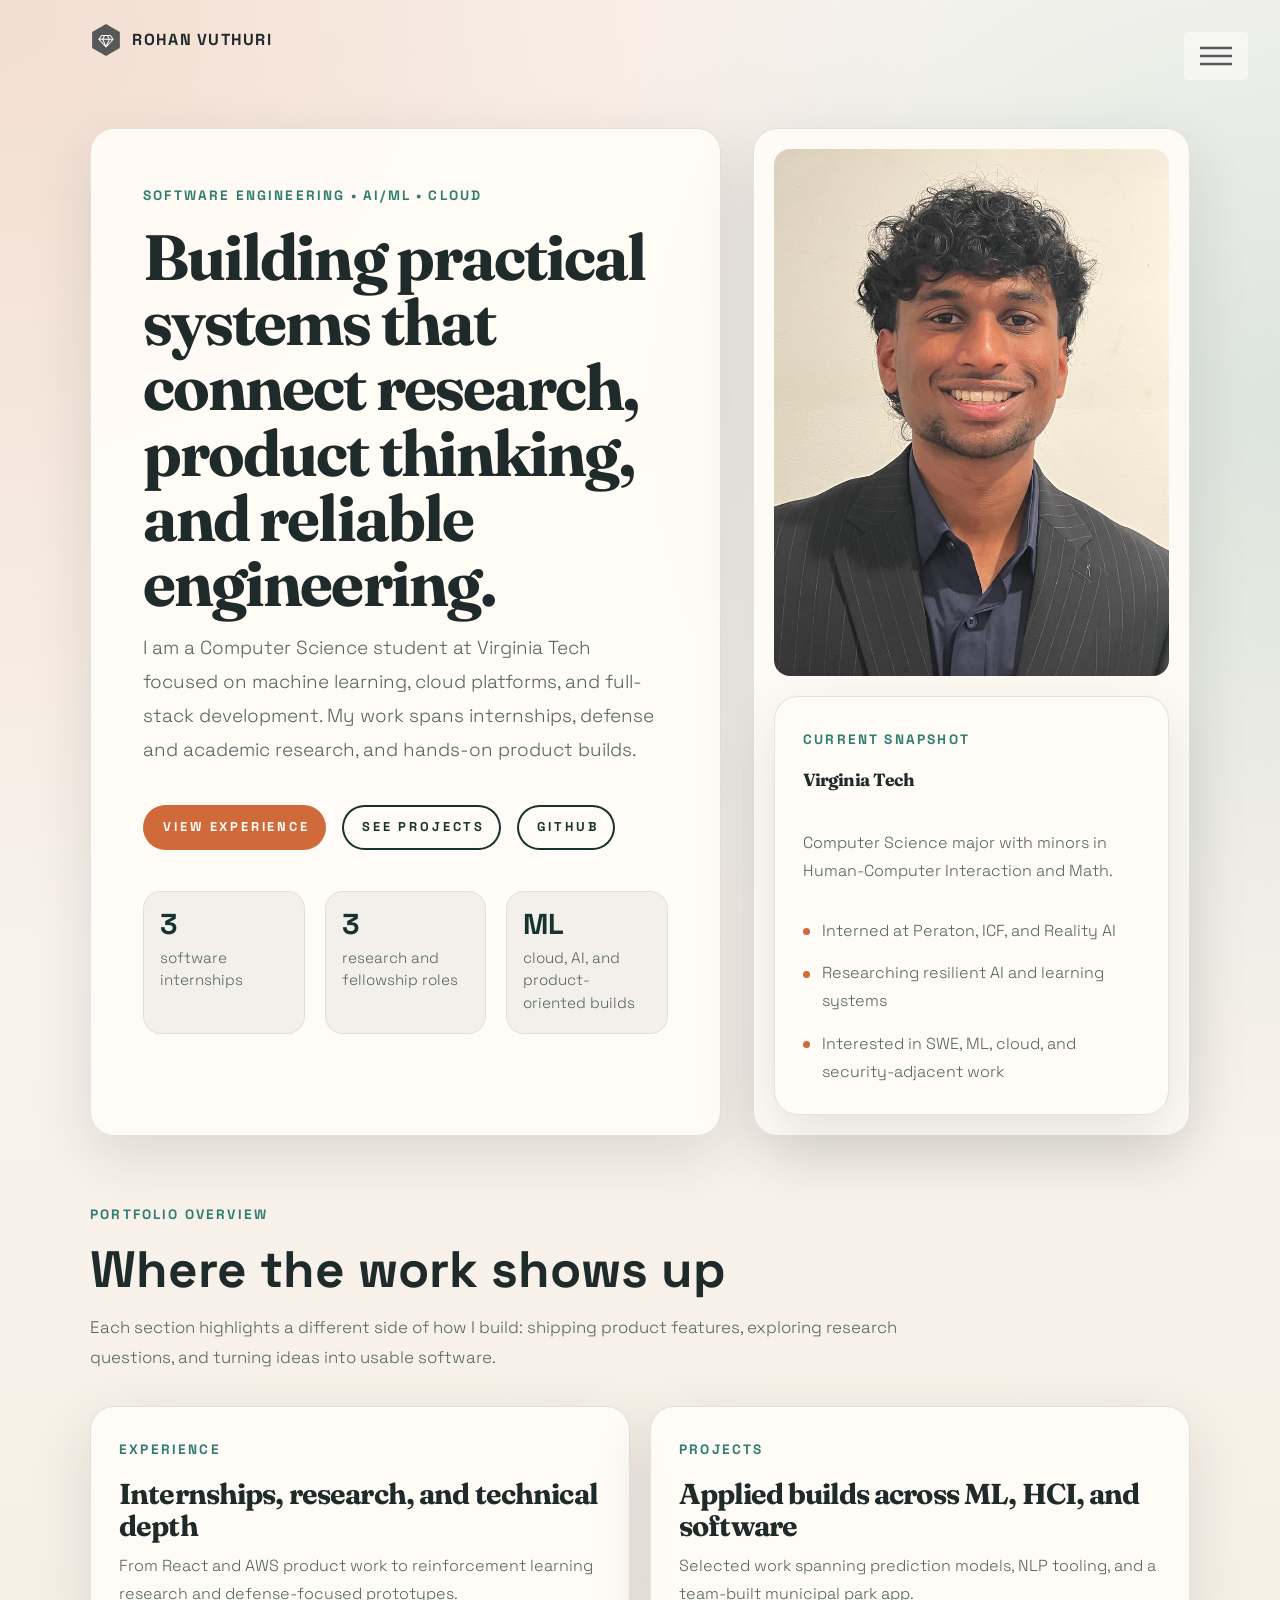
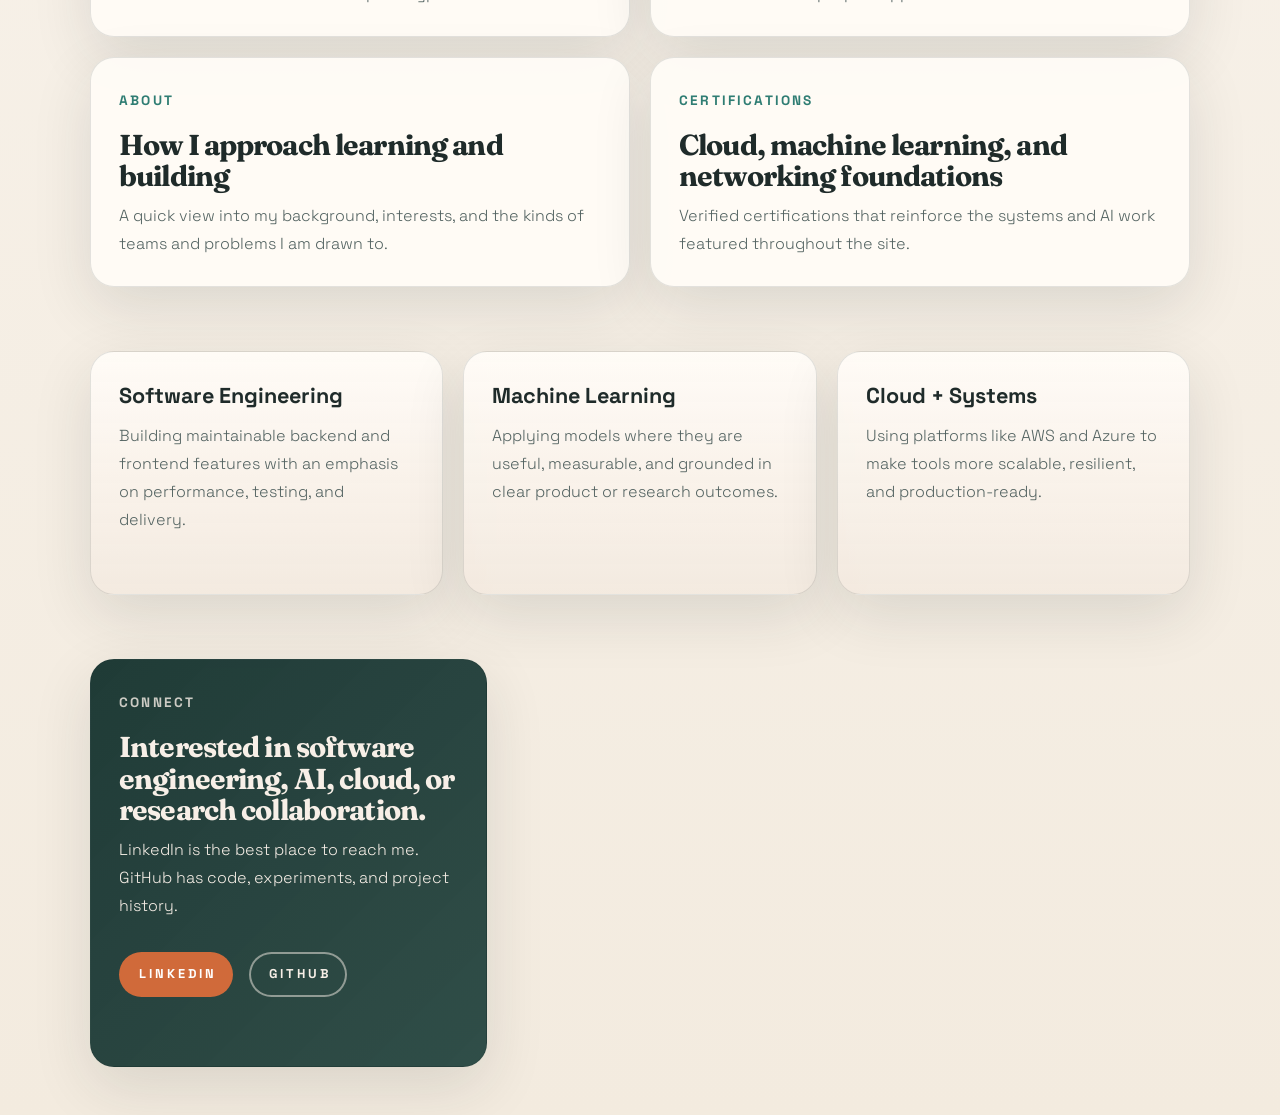
==== commit cd383e94: "Changes to website and updated information" ====
--- a/index.html
+++ b/index.html
@@ -1,148 +1,157 @@
-<!DOCTYPE HTML>
-<!--
-	Phantom by HTML5 UP
-	html5up.net | @ajlkn
-	Free for personal and commercial use under the CCA 3.0 license (html5up.net/license)
--->
-<html>
-	<head>
-		<title>Rohan Vuthuri's Portfolio</title>
-		<meta charset="utf-8" />
-		<meta name="viewport" content="width=device-width, initial-scale=1, user-scalable=no" />
-		<link rel="stylesheet" href="assets/css/main.css" />
-		<noscript><link rel="stylesheet" href="assets/css/noscript.css" /></noscript>
-	</head>
-	<body class="is-preload">
-		<!-- Wrapper -->
-			<div id="wrapper">
-
-				<!-- Header -->
-					<header id="header">
-						<div class="inner">
-
-							<!-- Logo -->
-								<a href="index.html" class="logo">
-									<span class="symbol"><img src="images/logo.svg" alt="" /></span><span class="title">Home</span>
-								</a>
-
-							<!-- Nav -->
-								<nav>
-									<ul>
-										<li><a href="#menu">Menu</a></li>
-									</ul>
-								</nav>
-
-						</div>
-					</header>
-
-				<!-- Menu -->
-					<nav id="menu">
-						<h2>Menu</h2>
-						<ul>
-							<li><a href="index.html">Home</a></li>
-							<li><a href="aboutme.html">About Me</a></li>
-							<li><a href="certifications.html">Certifications</a></li>
-							<li><a href="experience.html">Experience</a></li>
-							<li><a href="projects.html">Personal Projects</a></li>
-						</ul>
-					</nav>
-
-				<!-- Main -->
-					<div id="main">
-						<div class="inner">
-							<header>
-								<h1>Rohan Vuthuri</h1>
-								<p>This portfolio will display my experiences, personal projects, certifications and more about me!</p>
-							</header>
-							<section class="tiles">
-								<article class="style1">
-									<span class="image">
-										<img src="images/pic01.jpg" alt="" />
-									</span>
-									<a href="aboutme.html">
-										<h2>About Me</h2>
-										<div class="content">
-											<p>Learn more about me</p>
-										</div>
-									</a>
-								</article>
-								<article class="style2">
-									<span class="image">
-										<img src="images/pic02.jpg" alt="" />
-									</span>
-									<a href="certifications.html">
-										<h2>Certifications</h2>
-										<div class="content">
-											<p>View all of my certfications here</p>
-										</div>
-									</a>
-								</article>
-								<article class="style3">
-									<span class="image">
-										<img src="images/pic03.jpg" alt="" />
-									</span>
-									<a href="experience.html">
-										<h2>Experience</h2>
-										<div class="content">
-											<p>My past work experiences</p>
-										</div>
-									</a>
-								</article>
-								<article class="style4">
-									<span class="image">
-										<img src="images/pic04.jpg" alt="" />
-									</span>
-									<a href="projects.html">
-										<h2>Personal Projects</h2>
-										<div class="content">
-											<p>Projects that I have worked on</p>
-										</div>
-									</a>
-								</article>
-							</section>
-						</div>
-					</div>
-
-				<!-- Footer -->
-					<footer id="footer">
-						<div class="inner">
-							<section>
-								<h2>Get in touch</h2>
-								<form method="post" action="#">
-									<div class="fields">
-										<div class="field half">
-											<input type="text" name="name" id="name" placeholder="Name" />
-										</div>
-										<div class="field half">
-											<input type="email" name="email" id="email" placeholder="Email" />
-										</div>
-										<div class="field">
-											<textarea name="message" id="message" placeholder="Message"></textarea>
-										</div>
-									</div>
-									<ul class="actions">
-										<li><input type="submit" value="Send" class="primary" /></li>
-									</ul>
-								</form>
-							</section>
-							<section>
-								<h2>Follow</h2>
-								<ul class="icons">
-									<li><a href="https://github.com/rohanvuthuri/Individual-Projects" class="icon brands style2 fa-github"><span class="label">GitHub</span></a></li>
-                                    <li><a href="https://www.linkedin.com/in/rohan-vuthuri/" class="icon brands style2 fa-linkedin"><span class="label">Linkedin</span></a></li>
-								</ul>
-							</section>
-						</div>
-					</footer>
-
-			</div>
-
-		<!-- Scripts -->
-			<script src="assets/js/jquery.min.js"></script>
-			<script src="assets/js/browser.min.js"></script>
-			<script src="assets/js/breakpoints.min.js"></script>
-			<script src="assets/js/util.js"></script>
-			<script src="assets/js/main.js"></script>
-
-	</body>
-</html>+<!DOCTYPE HTML>
+<!--
+	Phantom by HTML5 UP
+	html5up.net | @ajlkn
+	Free for personal and commercial use under the CCA 3.0 license (html5up.net/license)
+-->
+<html lang="en">
+	<head>
+		<title>Rohan Vuthuri | Software Engineer Portfolio</title>
+		<meta charset="utf-8" />
+		<meta name="viewport" content="width=device-width, initial-scale=1, user-scalable=no" />
+		<meta name="description" content="Portfolio for Rohan Vuthuri featuring software engineering experience, machine learning projects, research, and certifications." />
+		<link rel="stylesheet" href="assets/css/main.css" />
+		<link rel="stylesheet" href="assets/css/custom.css" />
+		<noscript><link rel="stylesheet" href="assets/css/noscript.css" /></noscript>
+	</head>
+	<body class="is-preload page-home">
+		<div id="wrapper">
+			<header id="header">
+				<div class="inner">
+					<a href="index.html" class="logo">
+						<span class="symbol"><img src="images/logo.svg" alt="Rohan Vuthuri logo" /></span><span class="title">Rohan Vuthuri</span>
+					</a>
+					<nav>
+						<ul>
+							<li><a href="#menu">Menu</a></li>
+						</ul>
+					</nav>
+				</div>
+			</header>
+
+			<nav id="menu">
+				<h2>Menu</h2>
+				<ul>
+					<li><a href="index.html" aria-current="page">Home</a></li>
+					<li><a href="aboutme.html">About Me</a></li>
+					<li><a href="experience.html">Experience</a></li>
+					<li><a href="projects.html">Projects</a></li>
+					<li><a href="certifications.html">Certifications</a></li>
+				</ul>
+			</nav>
+
+			<div id="main">
+				<div class="inner">
+					<section class="hero hero-home">
+						<div class="hero-copy">
+							<p class="eyebrow">Software Engineering • AI/ML • Cloud</p>
+							<h1>Building practical systems that connect research, product thinking, and reliable engineering.</h1>
+							<p class="lead">I am a Computer Science student at Virginia Tech focused on machine learning, cloud platforms, and full-stack development. My work spans internships, defense and academic research, and hands-on product builds.</p>
+							<ul class="actions hero-actions">
+								<li><a href="experience.html" class="button primary">View Experience</a></li>
+								<li><a href="projects.html" class="button">See Projects</a></li>
+								<li><a href="https://github.com/rohanvuthuri" class="button" target="_blank" rel="noreferrer">GitHub</a></li>
+							</ul>
+							<div class="hero-stats">
+								<div class="stat-card">
+									<span class="stat-value">3</span>
+									<span class="stat-label">software internships</span>
+								</div>
+								<div class="stat-card">
+									<span class="stat-value">3</span>
+									<span class="stat-label">research and fellowship roles</span>
+								</div>
+								<div class="stat-card">
+									<span class="stat-value">ML</span>
+									<span class="stat-label">cloud, AI, and product-oriented builds</span>
+								</div>
+							</div>
+						</div>
+						<aside class="profile-panel">
+							<div class="profile-image-wrap">
+								<img src="images/Profile.jpeg" alt="Portrait of Rohan Vuthuri" class="profile-image" />
+							</div>
+							<div class="panel-card">
+								<p class="eyebrow">Current Snapshot</p>
+								<h2>Virginia Tech</h2>
+								<p>Computer Science major with minors in Human-Computer Interaction and Math.</p>
+								<ul class="fact-list">
+									<li>Interned at Peraton, ICF, and Reality AI</li>
+									<li>Researching resilient AI and learning systems</li>
+									<li>Interested in SWE, ML, cloud, and security-adjacent work</li>
+								</ul>
+							</div>
+						</aside>
+					</section>
+
+					<section class="section-block">
+						<div class="section-header">
+							<p class="eyebrow">Portfolio Overview</p>
+							<h2>Where the work shows up</h2>
+							<p class="section-intro">Each section highlights a different side of how I build: shipping product features, exploring research questions, and turning ideas into usable software.</p>
+						</div>
+						<div class="spotlight-grid">
+							<article class="feature-card">
+								<p class="card-kicker">Experience</p>
+								<h3><a href="experience.html">Internships, research, and technical depth</a></h3>
+								<p>From React and AWS product work to reinforcement learning research and defense-focused prototypes.</p>
+							</article>
+							<article class="feature-card">
+								<p class="card-kicker">Projects</p>
+								<h3><a href="projects.html">Applied builds across ML, HCI, and software</a></h3>
+								<p>Selected work spanning prediction models, NLP tooling, and a team-built municipal park app.</p>
+							</article>
+							<article class="feature-card">
+								<p class="card-kicker">About</p>
+								<h3><a href="aboutme.html">How I approach learning and building</a></h3>
+								<p>A quick view into my background, interests, and the kinds of teams and problems I am drawn to.</p>
+							</article>
+							<article class="feature-card">
+								<p class="card-kicker">Certifications</p>
+								<h3><a href="certifications.html">Cloud, machine learning, and networking foundations</a></h3>
+								<p>Verified certifications that reinforce the systems and AI work featured throughout the site.</p>
+							</article>
+						</div>
+					</section>
+
+					<section class="focus-strip">
+						<div class="focus-card">
+							<h3>Software Engineering</h3>
+							<p>Building maintainable backend and frontend features with an emphasis on performance, testing, and delivery.</p>
+						</div>
+						<div class="focus-card">
+							<h3>Machine Learning</h3>
+							<p>Applying models where they are useful, measurable, and grounded in clear product or research outcomes.</p>
+						</div>
+						<div class="focus-card">
+							<h3>Cloud + Systems</h3>
+							<p>Using platforms like AWS and Azure to make tools more scalable, resilient, and production-ready.</p>
+						</div>
+					</section>
+				</div>
+			</div>
+
+			<footer id="footer">
+				<div class="inner">
+					<div class="site-footer-grid">
+						<section class="footer-card footer-cta">
+							<p class="eyebrow">Connect</p>
+							<h2>Interested in software engineering, AI, cloud, or research collaboration.</h2>
+							<p>LinkedIn is the best place to reach me. GitHub has code, experiments, and project history.</p>
+							<ul class="actions">
+								<li><a href="https://www.linkedin.com/in/rohan-vuthuri/" class="button primary" target="_blank" rel="noreferrer">LinkedIn</a></li>
+								<li><a href="https://github.com/rohanvuthuri" class="button" target="_blank" rel="noreferrer">GitHub</a></li>
+							</ul>
+						</section>
+					</div>
+				</div>
+			</footer>
+		</div>
+
+		<script src="assets/js/jquery.min.js"></script>
+		<script src="assets/js/browser.min.js"></script>
+		<script src="assets/js/breakpoints.min.js"></script>
+		<script src="assets/js/util.js"></script>
+		<script src="assets/js/main.js"></script>
+	</body>
+</html>
--- a/assets/css/custom.css
+++ b/assets/css/custom.css
@@ -0,0 +1,629 @@
+@import url("https://fonts.googleapis.com/css2?family=Fraunces:opsz,wght@9..144,600;9..144,700&family=Space+Grotesk:wght@400;500;700&display=swap");
+
+:root {
+	--bg-soft: #f6efe5;
+	--bg-panel: rgba(255, 252, 247, 0.92);
+	--bg-strong: #16332f;
+	--text-main: #1f2b2a;
+	--text-muted: #526260;
+	--line-soft: rgba(31, 43, 42, 0.12);
+	--accent: #d06a3a;
+	--accent-soft: #f4d1bb;
+	--accent-alt: #2f7d73;
+	--shadow-soft: 0 20px 60px rgba(37, 42, 41, 0.12);
+	--radius-xl: 32px;
+	--radius-lg: 24px;
+	--radius-md: 18px;
+}
+
+body {
+	background:
+		radial-gradient(circle at top left, rgba(208, 106, 58, 0.18), transparent 32%),
+		radial-gradient(circle at right 15%, rgba(47, 125, 115, 0.14), transparent 28%),
+		linear-gradient(180deg, #fbf7f2 0%, #f3ebdf 100%);
+	color: var(--text-main);
+	font-family: "Space Grotesk", "Source Sans Pro", Helvetica, sans-serif;
+}
+
+body,
+input,
+select,
+textarea {
+	font-family: "Space Grotesk", "Source Sans Pro", Helvetica, sans-serif;
+	color: var(--text-main);
+}
+
+a {
+	color: var(--text-main);
+}
+
+a:hover {
+	color: var(--accent) !important;
+}
+
+.feature-card a,
+.card-footer a,
+.footer-links a {
+	border-bottom: 0;
+}
+
+h1,
+.hero-copy h1,
+.page-intro h1,
+.panel-card h2,
+.bio-card h2,
+.timeline-card h2,
+.feature-card h3,
+.project-card h2,
+.cert-card h2,
+.detail-card h3,
+.footer-card h2 {
+	font-family: "Fraunces", Georgia, serif;
+	font-weight: 700;
+	letter-spacing: -0.03em;
+	text-transform: none;
+}
+
+h2,
+h3,
+h4,
+h5,
+h6 {
+	letter-spacing: 0;
+	text-transform: none;
+}
+
+p,
+li {
+	color: var(--text-muted);
+}
+
+#wrapper > * > .inner {
+	max-width: 1180px;
+}
+
+#header {
+	padding: 1.5em 0 0.5em 0;
+}
+
+#header .logo {
+	align-items: center;
+}
+
+#header .logo .title {
+	font-family: "Space Grotesk", "Source Sans Pro", Helvetica, sans-serif;
+	font-weight: 700;
+	letter-spacing: 0.08em;
+	text-transform: uppercase;
+}
+
+#main {
+	padding: 1.5em 0 4em 0;
+}
+
+#main .inner > * + * {
+	margin-top: 3.5rem;
+}
+
+.eyebrow,
+.card-kicker {
+	display: inline-flex;
+	align-items: center;
+	gap: 0.5rem;
+	margin-bottom: 1rem;
+	color: var(--accent-alt);
+	font-size: 0.85rem;
+	font-weight: 700;
+	letter-spacing: 0.16em;
+	text-transform: uppercase;
+}
+
+.lead {
+	font-size: 1.18rem;
+	line-height: 1.8;
+	max-width: 56rem;
+}
+
+.hero,
+.about-layout,
+.site-footer-grid {
+	display: grid;
+	grid-template-columns: minmax(0, 1.3fr) minmax(320px, 0.9fr);
+	gap: 2rem;
+	align-items: stretch;
+}
+
+.hero-copy,
+.profile-panel,
+.bio-card,
+.feature-card,
+.focus-card,
+.timeline-card,
+.project-card,
+.cert-card,
+.detail-card,
+.footer-card,
+.panel-card {
+	background: var(--bg-panel);
+	border: 1px solid var(--line-soft);
+	border-radius: var(--radius-lg);
+	box-shadow: var(--shadow-soft);
+}
+
+.hero-copy {
+	padding: 3.25rem;
+}
+
+.hero-copy h1 {
+	font-size: clamp(2.6rem, 5vw, 4.7rem);
+	line-height: 1.02;
+	margin-bottom: 1rem;
+}
+
+.hero-actions {
+	margin-top: 2rem;
+}
+
+.hero-stats,
+.spotlight-grid,
+.project-grid,
+.cert-grid,
+.detail-grid {
+	display: grid;
+	gap: 1.25rem;
+}
+
+.hero-stats {
+	grid-template-columns: repeat(3, minmax(0, 1fr));
+	margin-top: 2rem;
+}
+
+.stat-card {
+	padding: 1.1rem 1rem;
+	border-radius: var(--radius-md);
+	background: rgba(22, 51, 47, 0.05);
+	border: 1px solid rgba(22, 51, 47, 0.08);
+}
+
+.stat-value {
+	display: block;
+	color: var(--bg-strong);
+	font-size: 1.8rem;
+	font-weight: 700;
+	line-height: 1.1;
+}
+
+.stat-label {
+	display: block;
+	margin-top: 0.35rem;
+	color: var(--text-muted);
+	font-size: 0.95rem;
+	line-height: 1.5;
+}
+
+.profile-panel {
+	display: grid;
+	grid-template-rows: auto 1fr;
+	padding: 1.25rem;
+	gap: 1.25rem;
+}
+
+.profile-image-wrap {
+	overflow: hidden;
+	border-radius: calc(var(--radius-lg) - 8px);
+	background: linear-gradient(135deg, rgba(208, 106, 58, 0.16), rgba(47, 125, 115, 0.16));
+	min-height: 320px;
+}
+
+.profile-image-wrap-large {
+	min-height: 420px;
+}
+
+.profile-image {
+	display: block;
+	width: 100%;
+	height: 100%;
+	object-fit: cover;
+}
+
+.panel-card,
+.bio-card,
+.feature-card,
+.focus-card,
+.timeline-card,
+.project-card,
+.cert-card,
+.detail-card,
+.footer-card {
+	padding: 1.75rem;
+}
+
+.fact-list,
+.impact-list,
+.footer-links {
+	list-style: none;
+	margin: 0;
+	padding: 0;
+	width: 100%;
+}
+
+.fact-list li,
+.impact-list li,
+.footer-links li {
+	position: relative;
+	padding-left: 1.2rem;
+	margin-bottom: 0.9rem;
+}
+
+.fact-list li::before,
+.impact-list li::before,
+.footer-links li::before {
+	content: "";
+	position: absolute;
+	left: 0;
+	top: 0.7rem;
+	width: 0.45rem;
+	height: 0.45rem;
+	border-radius: 999px;
+	background: var(--accent);
+}
+
+.section-block,
+.page-intro {
+	padding: 0.5rem 0;
+}
+
+.section-header {
+	margin-bottom: 1.5rem;
+	max-width: 52rem;
+}
+
+.section-header h2,
+.page-intro h1 {
+	font-size: clamp(2.1rem, 4vw, 3.5rem);
+	line-height: 1.08;
+	margin-bottom: 0.9rem;
+}
+
+.section-intro {
+	font-size: 1.05rem;
+	line-height: 1.8;
+}
+
+.spotlight-grid {
+	grid-template-columns: repeat(2, minmax(0, 1fr));
+}
+
+.feature-card {
+	transition: transform 0.24s ease, border-color 0.24s ease, box-shadow 0.24s ease;
+}
+
+.feature-card:hover {
+	transform: translateY(-6px);
+	border-color: rgba(208, 106, 58, 0.32);
+	box-shadow: 0 24px 70px rgba(37, 42, 41, 0.16);
+}
+
+.feature-card h3,
+.project-card h2,
+.cert-card h2,
+.detail-card h3,
+.timeline-card h2,
+.footer-card h2 {
+	font-size: 1.8rem;
+	line-height: 1.1;
+	margin-bottom: 0.65rem;
+}
+
+.feature-card p:last-child,
+.project-card p:last-child,
+.cert-card p:last-child {
+	margin-bottom: 0;
+}
+
+.focus-strip {
+	display: grid;
+	grid-template-columns: repeat(3, minmax(0, 1fr));
+	gap: 1.25rem;
+}
+
+.focus-card {
+	background: linear-gradient(180deg, rgba(255, 252, 247, 0.95), rgba(243, 233, 223, 0.9));
+}
+
+.focus-card h3 {
+	font-size: 1.35rem;
+	margin-bottom: 0.6rem;
+}
+
+.metrics-row {
+	display: flex;
+	flex-wrap: wrap;
+	gap: 0.9rem;
+	margin-top: 1.6rem;
+}
+
+.metric-pill {
+	display: flex;
+	flex-direction: column;
+	gap: 0.25rem;
+	padding: 1rem 1.15rem;
+	border-radius: 999px;
+	background: rgba(22, 51, 47, 0.06);
+	border: 1px solid rgba(22, 51, 47, 0.09);
+}
+
+.metric-pill strong {
+	color: var(--bg-strong);
+	font-size: 0.98rem;
+}
+
+.metric-pill span {
+	color: var(--text-muted);
+	font-size: 0.9rem;
+}
+
+.timeline {
+	display: grid;
+	gap: 1.25rem;
+}
+
+.timeline-card {
+	position: relative;
+	overflow: hidden;
+}
+
+.timeline-card::before {
+	content: "";
+	position: absolute;
+	left: 0;
+	top: 0;
+	bottom: 0;
+	width: 6px;
+	background: linear-gradient(180deg, var(--accent), var(--accent-alt));
+}
+
+.timeline-header {
+	display: flex;
+	flex-wrap: wrap;
+	justify-content: space-between;
+	gap: 1rem;
+	margin-bottom: 1rem;
+	padding-left: 0.5rem;
+}
+
+.timeline-meta {
+	margin: 0;
+	font-weight: 500;
+	color: var(--bg-strong);
+}
+
+.chip-list {
+	display: flex;
+	flex-wrap: wrap;
+	gap: 0.6rem;
+	list-style: none;
+	margin: 1.25rem 0 0 0;
+	padding: 0;
+}
+
+.chip-list li {
+	padding: 0.45rem 0.8rem;
+	border-radius: 999px;
+	background: rgba(208, 106, 58, 0.1);
+	color: var(--bg-strong);
+	font-size: 0.9rem;
+	font-weight: 500;
+}
+
+.project-grid {
+	grid-template-columns: repeat(3, minmax(0, 1fr));
+}
+
+.project-date {
+	font-size: 0.95rem;
+	font-weight: 700;
+	color: var(--accent-alt);
+	text-transform: uppercase;
+	letter-spacing: 0.08em;
+}
+
+.cert-grid {
+	grid-template-columns: repeat(3, minmax(0, 1fr));
+}
+
+.detail-grid {
+	grid-template-columns: repeat(3, minmax(0, 1fr));
+}
+
+.about-layout {
+	grid-template-columns: minmax(320px, 0.85fr) minmax(0, 1.15fr);
+}
+
+.bio-card h2 {
+	font-size: 2.15rem;
+	margin-bottom: 1rem;
+}
+
+.card-footer {
+	margin-top: 1.6rem;
+	padding-top: 1rem;
+	border-top: 1px solid var(--line-soft);
+}
+
+.card-footer a,
+.card-footer span {
+	font-weight: 700;
+	color: var(--bg-strong);
+}
+
+#footer {
+	background: transparent;
+	padding: 0 0 3rem 0;
+}
+
+.footer-cta {
+	background: linear-gradient(135deg, rgba(22, 51, 47, 0.96), rgba(31, 64, 59, 0.92));
+}
+
+.footer-cta h2,
+.footer-cta p,
+.footer-cta .eyebrow {
+	color: #f7efe7;
+}
+
+.footer-cta .eyebrow {
+	opacity: 0.8;
+}
+
+.footer-links a {
+	border-bottom: 0;
+}
+
+.footer-links li:last-child,
+.fact-list li:last-child,
+.impact-list li:last-child {
+	margin-bottom: 0;
+}
+
+.button.primary {
+	background-color: var(--accent);
+	box-shadow: none;
+}
+
+.button,
+input[type="submit"],
+input[type="reset"],
+input[type="button"],
+button {
+	box-shadow: inset 0 0 0 2px var(--bg-strong);
+	color: var(--bg-strong) !important;
+	letter-spacing: 0.22em;
+}
+
+.button:hover,
+input[type="submit"]:hover,
+input[type="reset"]:hover,
+input[type="button"]:hover,
+button:hover {
+	box-shadow: inset 0 0 0 2px var(--accent);
+	color: var(--accent) !important;
+}
+
+.button.primary:hover {
+	background-color: #be5e30;
+	color: #ffffff !important;
+	box-shadow: none;
+}
+
+.button,
+input[type="submit"],
+input[type="reset"],
+input[type="button"],
+button {
+	border-radius: 999px;
+}
+
+.footer-cta .button:not(.primary) {
+	box-shadow: inset 0 0 0 2px rgba(247, 239, 231, 0.5);
+	color: #f7efe7 !important;
+}
+
+.footer-cta .button:not(.primary):hover {
+	box-shadow: inset 0 0 0 2px #f7efe7;
+	color: #ffffff !important;
+}
+
+#menu {
+	background: #173732;
+	color: #f7efe7;
+}
+
+#menu h2,
+#menu a {
+	color: #f7efe7 !important;
+}
+
+#menu a:hover {
+	color: #f39b68 !important;
+}
+
+#menu > .inner > ul > li {
+	border-top-color: rgba(247, 239, 231, 0.18);
+}
+
+#menu > .close:before {
+	opacity: 1;
+}
+
+#menu > .close:after {
+	opacity: 0;
+}
+
+#menu .inner a[aria-current="page"] {
+	color: #f39b68 !important;
+}
+
+@media screen and (max-width: 980px) {
+	.hero,
+	.about-layout,
+	.site-footer-grid,
+	.project-grid,
+	.cert-grid,
+	.detail-grid,
+	.focus-strip {
+		grid-template-columns: 1fr;
+	}
+
+	.hero-copy,
+	.panel-card,
+	.bio-card,
+	.feature-card,
+	.focus-card,
+	.timeline-card,
+	.project-card,
+	.cert-card,
+	.detail-card,
+	.footer-card {
+		padding: 1.5rem;
+	}
+
+	.hero-stats,
+	.spotlight-grid {
+		grid-template-columns: 1fr;
+	}
+
+	.metrics-row {
+		flex-direction: column;
+	}
+}
+
+@media screen and (max-width: 736px) {
+	#main {
+		padding-top: 1rem;
+	}
+
+	.hero-copy {
+		padding: 2rem;
+	}
+
+	.hero-copy h1,
+	.page-intro h1,
+	.section-header h2 {
+		font-size: 2.4rem;
+	}
+
+	.feature-card h3,
+	.project-card h2,
+	.cert-card h2,
+	.detail-card h3,
+	.timeline-card h2,
+	.footer-card h2,
+	.bio-card h2 {
+		font-size: 1.55rem;
+	}
+
+	.hero-stats {
+		grid-template-columns: 1fr;
+	}
+}
